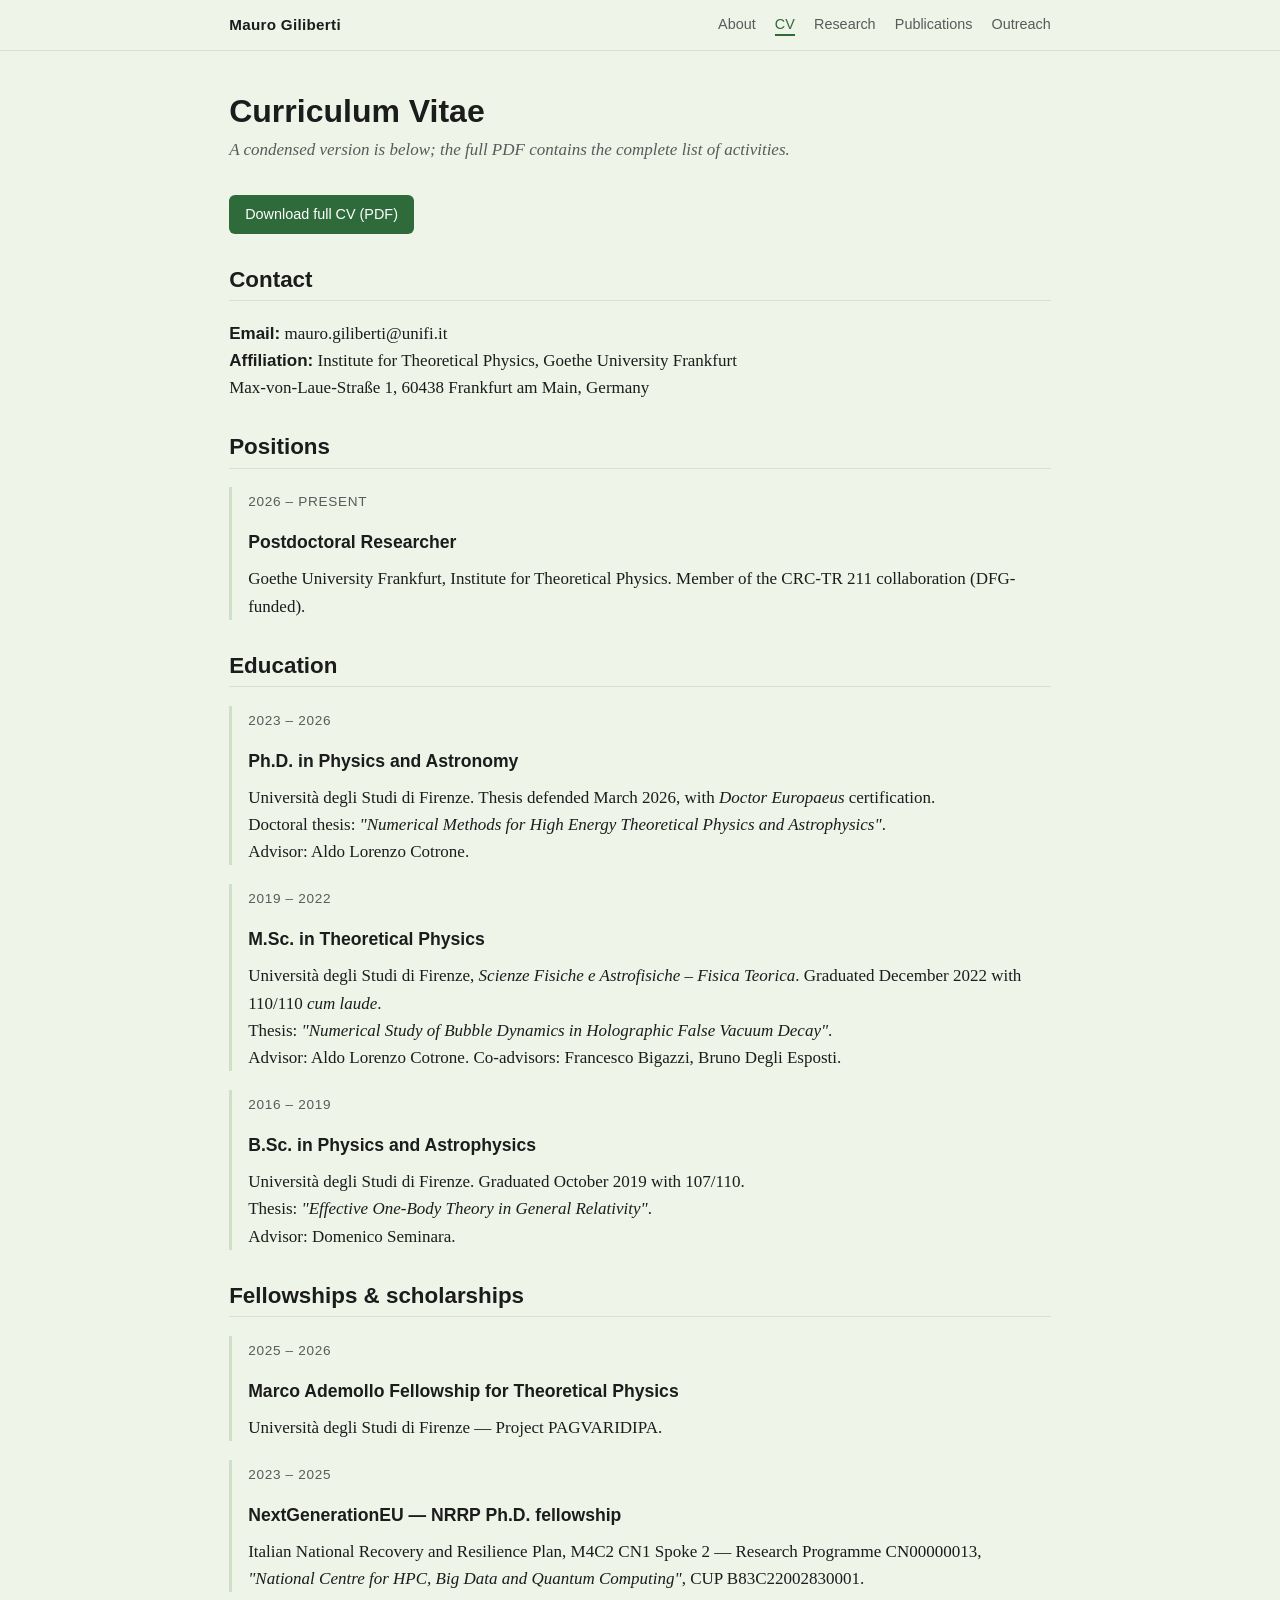
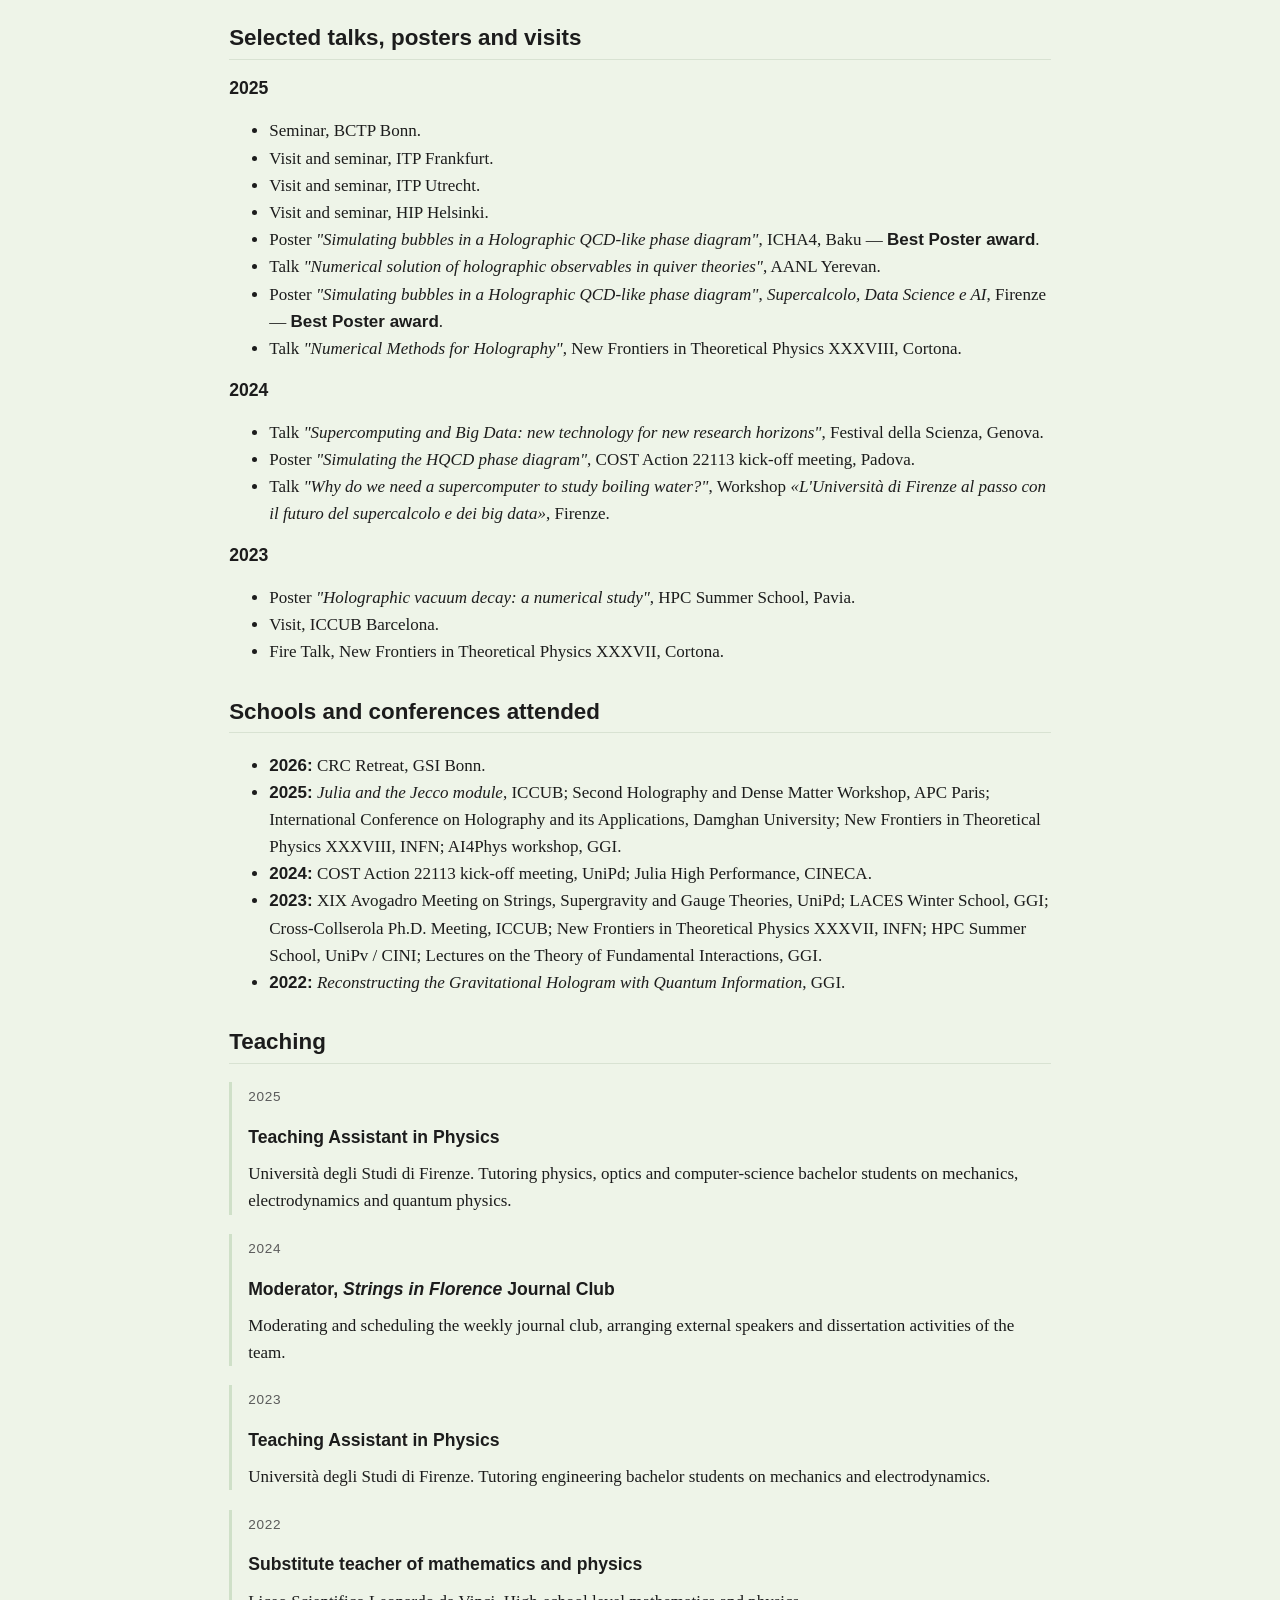
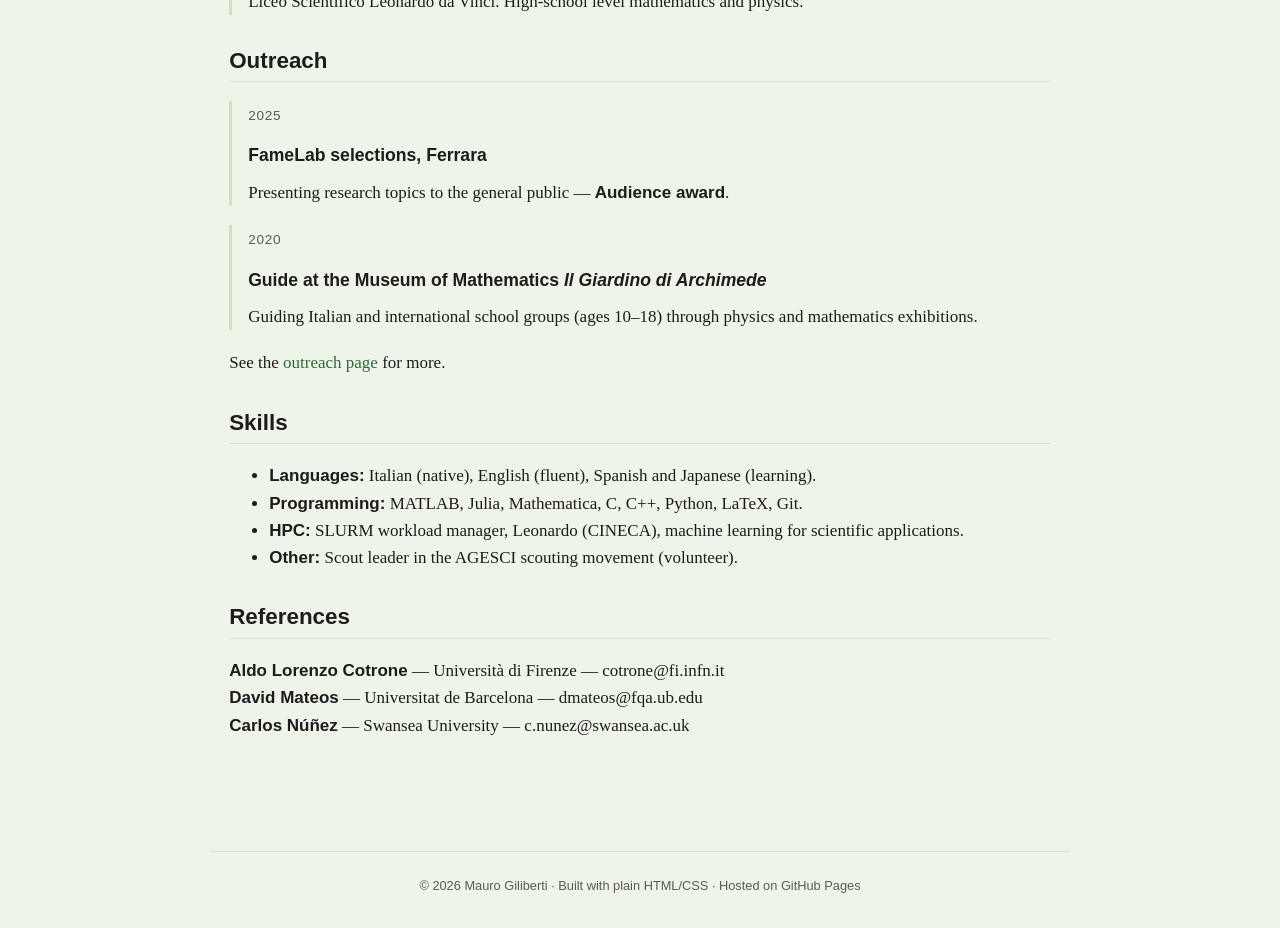
==== cv.html @ 6abacead "modifications with Claude" ====
<!DOCTYPE html>
<html lang="en">
<head>
  <meta charset="UTF-8" />
  <meta name="viewport" content="width=device-width, initial-scale=1.0" />
  <title>CV — Mauro Giliberti</title>
  <link rel="stylesheet" href="style.css" />
  <link rel="icon" type="image/x-icon" href="favicon.ico" />
</head>
<body>

  <nav class="topnav">
    <div class="inner">
      <span class="name"><a href="index.html">Mauro Giliberti</a></span>
      <ul>
        <li><a href="index.html">About</a></li>
        <li><a href="cv.html" class="active">CV</a></li>
        <li><a href="research.html">Research</a></li>
        <li><a href="publications.html">Publications</a></li>
        <li><a href="outreach.html">Outreach</a></li>
      </ul>
    </div>
  </nav>

  <main>
    <section class="cv-block">
      <h1>Curriculum Vitae</h1>
      <p class="subtitle">A condensed version is below; the full PDF contains the complete list of activities.</p>

      <p><a class="cv-download" href="CV/Giliberti_CV.pdf">Download full CV (PDF)</a></p>

      <h2>Contact</h2>
      <p>
        <strong>Email:</strong> mauro.giliberti@unifi.it<br/>
        <strong>Affiliation:</strong> Institute for Theoretical Physics, Goethe University Frankfurt<br/>
        Max-von-Laue-Straße 1, 60438 Frankfurt am Main, Germany
      </p>

      <h2>Positions</h2>
      <div class="cv-entry">
        <span class="when">2026 – present</span>
        <h3>Postdoctoral Researcher</h3>
        <p>Goethe University Frankfurt, Institute for Theoretical Physics. Member of the CRC-TR 211 collaboration (DFG-funded).</p>
      </div>

      <h2>Education</h2>
      <div class="cv-entry">
        <span class="when">2023 – 2026</span>
        <h3>Ph.D. in Physics and Astronomy</h3>
        <p>
          Università degli Studi di Firenze. Thesis defended March 2026, with <em>Doctor Europaeus</em> certification.<br/>
          Doctoral thesis: <em>"Numerical Methods for High Energy Theoretical Physics and Astrophysics"</em>.<br/>
          Advisor: Aldo Lorenzo Cotrone.
        </p>
      </div>
      <div class="cv-entry">
        <span class="when">2019 – 2022</span>
        <h3>M.Sc. in Theoretical Physics</h3>
        <p>
          Università degli Studi di Firenze, <em>Scienze Fisiche e Astrofisiche – Fisica Teorica</em>. Graduated December 2022 with 110/110 <em>cum laude</em>.<br/>
          Thesis: <em>"Numerical Study of Bubble Dynamics in Holographic False Vacuum Decay"</em>.<br/>
          Advisor: Aldo Lorenzo Cotrone. Co-advisors: Francesco Bigazzi, Bruno Degli Esposti.
        </p>
      </div>
      <div class="cv-entry">
        <span class="when">2016 – 2019</span>
        <h3>B.Sc. in Physics and Astrophysics</h3>
        <p>
          Università degli Studi di Firenze. Graduated October 2019 with 107/110.<br/>
          Thesis: <em>"Effective One-Body Theory in General Relativity"</em>.<br/>
          Advisor: Domenico Seminara.
        </p>
      </div>

      <h2>Fellowships &amp; scholarships</h2>
      <div class="cv-entry">
        <span class="when">2025 – 2026</span>
        <h3>Marco Ademollo Fellowship for Theoretical Physics</h3>
        <p>Università degli Studi di Firenze — Project PAGVARIDIPA.</p>
      </div>
      <div class="cv-entry">
        <span class="when">2023 – 2025</span>
        <h3>NextGenerationEU — NRRP Ph.D. fellowship</h3>
        <p>Italian National Recovery and Resilience Plan, M4C2 CN1 Spoke 2 — Research Programme CN00000013, <em>"National Centre for HPC, Big Data and Quantum Computing"</em>, CUP B83C22002830001.</p>
      </div>

      <h2>Selected talks, posters and visits</h2>
      <h3>2025</h3>
      <ul>
        <li>Seminar, BCTP Bonn.</li>
        <li>Visit and seminar, ITP Frankfurt.</li>
        <li>Visit and seminar, ITP Utrecht.</li>
        <li>Visit and seminar, HIP Helsinki.</li>
        <li>Poster <em>"Simulating bubbles in a Holographic QCD-like phase diagram"</em>, ICHA4, Baku — <strong>Best Poster award</strong>.</li>
        <li>Talk <em>"Numerical solution of holographic observables in quiver theories"</em>, AANL Yerevan.</li>
        <li>Poster <em>"Simulating bubbles in a Holographic QCD-like phase diagram"</em>, <em>Supercalcolo, Data Science e AI</em>, Firenze — <strong>Best Poster award</strong>.</li>
        <li>Talk <em>"Numerical Methods for Holography"</em>, New Frontiers in Theoretical Physics XXXVIII, Cortona.</li>
      </ul>
      <h3>2024</h3>
      <ul>
        <li>Talk <em>"Supercomputing and Big Data: new technology for new research horizons"</em>, Festival della Scienza, Genova.</li>
        <li>Poster <em>"Simulating the HQCD phase diagram"</em>, COST Action 22113 kick-off meeting, Padova.</li>
        <li>Talk <em>"Why do we need a supercomputer to study boiling water?"</em>, Workshop <em>«L'Università di Firenze al passo con il futuro del supercalcolo e dei big data»</em>, Firenze.</li>
      </ul>
      <h3>2023</h3>
      <ul>
        <li>Poster <em>"Holographic vacuum decay: a numerical study"</em>, HPC Summer School, Pavia.</li>
        <li>Visit, ICCUB Barcelona.</li>
        <li>Fire Talk, New Frontiers in Theoretical Physics XXXVII, Cortona.</li>
      </ul>

      <h2>Schools and conferences attended</h2>
      <ul>
        <li><strong>2026:</strong> CRC Retreat, GSI Bonn.</li>
        <li><strong>2025:</strong> <em>Julia and the Jecco module</em>, ICCUB; Second Holography and Dense Matter Workshop, APC Paris; International Conference on Holography and its Applications, Damghan University; New Frontiers in Theoretical Physics XXXVIII, INFN; AI4Phys workshop, GGI.</li>
        <li><strong>2024:</strong> COST Action 22113 kick-off meeting, UniPd; Julia High Performance, CINECA.</li>
        <li><strong>2023:</strong> XIX Avogadro Meeting on Strings, Supergravity and Gauge Theories, UniPd; LACES Winter School, GGI; Cross-Collserola Ph.D. Meeting, ICCUB; New Frontiers in Theoretical Physics XXXVII, INFN; HPC Summer School, UniPv / CINI; Lectures on the Theory of Fundamental Interactions, GGI.</li>
        <li><strong>2022:</strong> <em>Reconstructing the Gravitational Hologram with Quantum Information</em>, GGI.</li>
      </ul>

      <h2>Teaching</h2>
      <div class="cv-entry">
        <span class="when">2025</span>
        <h3>Teaching Assistant in Physics</h3>
        <p>Università degli Studi di Firenze. Tutoring physics, optics and computer-science bachelor students on mechanics, electrodynamics and quantum physics.</p>
      </div>
      <div class="cv-entry">
        <span class="when">2024</span>
        <h3>Moderator, <em>Strings in Florence</em> Journal Club</h3>
        <p>Moderating and scheduling the weekly journal club, arranging external speakers and dissertation activities of the team.</p>
      </div>
      <div class="cv-entry">
        <span class="when">2023</span>
        <h3>Teaching Assistant in Physics</h3>
        <p>Università degli Studi di Firenze. Tutoring engineering bachelor students on mechanics and electrodynamics.</p>
      </div>
      <div class="cv-entry">
        <span class="when">2022</span>
        <h3>Substitute teacher of mathematics and physics</h3>
        <p>Liceo Scientifico Leonardo da Vinci. High-school level mathematics and physics.</p>
      </div>

      <h2>Outreach</h2>
      <div class="cv-entry">
        <span class="when">2025</span>
        <h3>FameLab selections, Ferrara</h3>
        <p>Presenting research topics to the general public — <strong>Audience award</strong>.</p>
      </div>
      <div class="cv-entry">
        <span class="when">2020</span>
        <h3>Guide at the Museum of Mathematics <em>Il Giardino di Archimede</em></h3>
        <p>Guiding Italian and international school groups (ages 10–18) through physics and mathematics exhibitions.</p>
      </div>
      <p>See the <a href="outreach.html">outreach page</a> for more.</p>

      <h2>Skills</h2>
      <ul>
        <li><strong>Languages:</strong> Italian (native), English (fluent), Spanish and Japanese (learning).</li>
        <li><strong>Programming:</strong> MATLAB, Julia, Mathematica, C, C++, Python, LaTeX, Git.</li>
        <li><strong>HPC:</strong> SLURM workload manager, Leonardo (CINECA), machine learning for scientific applications.</li>
        <li><strong>Other:</strong> Scout leader in the AGESCI scouting movement (volunteer).</li>
      </ul>

      <h2>References</h2>
      <p>
        <strong>Aldo Lorenzo Cotrone</strong> — Università di Firenze — cotrone@fi.infn.it<br/>
        <strong>David Mateos</strong> — Universitat de Barcelona — dmateos@fqa.ub.edu<br/>
        <strong>Carlos Núñez</strong> — Swansea University — c.nunez@swansea.ac.uk
      </p>

    </section>
  </main>

  <footer>
    © <span id="year"></span> Mauro Giliberti · Built with plain HTML/CSS · Hosted on GitHub Pages
  </footer>
  <script>document.getElementById('year').textContent = new Date().getFullYear();</script>
</body>
</html>
---- style.css ----
/* =========================================================
   Shared stylesheet for cu2mauro.github.io
   Edit CSS variables in :root to retheme the whole site.
   ========================================================= */

:root {
  --bg: #eef4e8;            /* faint green */
  --bg-card: #f7faf3;       /* slightly lighter for cards */
  --fg: #1c1c1c;
  --muted: #5a5a5a;
  --accent: #2f6b3a;        /* deep forest green */
  --accent-soft: #cfe0c8;
  --border: #d8e2d2;
  --max-width: 860px;
  --font-serif: "Charter", "Georgia", "Cambria", serif;
  --font-sans: -apple-system, BlinkMacSystemFont, "Segoe UI", Helvetica, Arial, sans-serif;
}

* { box-sizing: border-box; }
html { scroll-behavior: smooth; }
body {
  margin: 0;
  font-family: var(--font-serif);
  background: var(--bg);
  color: var(--fg);
  line-height: 1.6;
  font-size: 17px;
}

/* ---------- Top navigation ---------- */
nav.topnav {
  position: sticky;
  top: 0;
  background: var(--bg);
  border-bottom: 1px solid var(--border);
  z-index: 100;
}
nav.topnav .inner {
  max-width: var(--max-width);
  margin: 0 auto;
  padding: 0.8rem 1.2rem;
  display: flex;
  justify-content: space-between;
  align-items: center;
  flex-wrap: wrap;
  gap: 0.5rem;
}
nav.topnav .name {
  font-weight: 600;
  font-family: var(--font-sans);
  font-size: 0.95rem;
  letter-spacing: 0.02em;
}
nav.topnav .name a { color: var(--fg); text-decoration: none; }
nav.topnav ul {
  list-style: none;
  display: flex;
  gap: 1.2rem;
  margin: 0;
  padding: 0;
  font-family: var(--font-sans);
  font-size: 0.9rem;
}
nav.topnav a {
  color: var(--muted);
  text-decoration: none;
  transition: color 0.15s;
  padding-bottom: 2px;
  border-bottom: 2px solid transparent;
}
nav.topnav a:hover { color: var(--accent); }
nav.topnav a.active {
  color: var(--accent);
  border-bottom-color: var(--accent);
}

/* ---------- Layout ---------- */
main {
  max-width: var(--max-width);
  margin: 0 auto;
  padding: 2.5rem 1.2rem 4rem;
}
section {
  margin-bottom: 3rem;
  scroll-margin-top: 4rem;
}

h1, h2, h3 {
  font-family: var(--font-sans);
  font-weight: 600;
  line-height: 1.25;
}
h1 { font-size: 2rem; margin: 0 0 0.3rem; }
h2 {
  font-size: 1.4rem;
  border-bottom: 1px solid var(--border);
  padding-bottom: 0.4rem;
  margin-top: 2rem;
}
h3 { font-size: 1.1rem; margin-bottom: 0.3rem; }

a { color: var(--accent); text-decoration: none; }
a:hover { text-decoration: underline; }

p { margin: 0.7rem 0; }

/* ---------- Hero (used on index) ---------- */
.hero {
  display: flex;
  gap: 2rem;
  align-items: flex-start;
  flex-wrap: wrap;
}
.hero .text { flex: 1 1 320px; }
.hero .photo { flex: 0 0 180px; text-align: center; }
.hero .photo img {
  width: 180px;
  height: 180px;
  object-fit: cover;
  border-radius: 50%;
  border: 3px solid var(--accent-soft);
}
.subtitle {
  color: var(--muted);
  font-style: italic;
  margin: 0 0 1rem;
}

/* ---------- Contact icons ---------- */
.icons {
  display: flex;
  gap: 0.9rem;
  margin-top: 1.2rem;
  flex-wrap: wrap;
}
.icons a {
  display: inline-flex;
  align-items: center;
  justify-content: center;
  width: 40px;
  height: 40px;
  border: 1px solid var(--border);
  border-radius: 8px;
  background: var(--bg-card);
  transition: all 0.15s;
}
.icons a:hover {
  border-color: var(--accent);
  transform: translateY(-2px);
  text-decoration: none;
}
.icons svg {
  width: 20px;
  height: 20px;
  fill: var(--fg);
}
.icons a:hover svg { fill: var(--accent); }

/* ---------- CV ---------- */
.cv-block strong { font-family: var(--font-sans); }
.cv-download {
  display: inline-block;
  margin-top: 1rem;
  padding: 0.5rem 1rem;
  background: var(--accent);
  color: #fff;
  border-radius: 6px;
  font-family: var(--font-sans);
  font-size: 0.9rem;
}
.cv-download:hover { background: #224d2a; text-decoration: none; }

.cv-entry {
  margin-bottom: 1.2rem;
  padding-left: 1rem;
  border-left: 3px solid var(--accent-soft);
}
.cv-entry .when {
  font-family: var(--font-sans);
  font-size: 0.85rem;
  color: var(--muted);
  text-transform: uppercase;
  letter-spacing: 0.05em;
}

/* ---------- Highlights / cards ---------- */
.highlight {
  margin-bottom: 2rem;
  padding-left: 1rem;
  border-left: 3px solid var(--accent-soft);
}
.highlight .date {
  font-family: var(--font-sans);
  font-size: 0.85rem;
  color: var(--muted);
  text-transform: uppercase;
  letter-spacing: 0.05em;
}
.highlight img {
  max-width: 100%;
  margin-top: 0.7rem;
  border-radius: 4px;
}

/* ---------- Research / outreach figure layout ---------- */
.figure-row {
  display: flex;
  gap: 1.5rem;
  align-items: flex-start;
  flex-wrap: wrap;
  margin: 1.5rem 0;
}
.figure-row .fig {
  flex: 0 0 240px;
  text-align: center;
}
.figure-row .fig img {
  width: 100%;
  border-radius: 4px;
  border: 1px solid var(--border);
}
.figure-row .fig figcaption {
  font-size: 0.85rem;
  color: var(--muted);
  margin-top: 0.4rem;
  font-style: italic;
}
.figure-row .text { flex: 1 1 320px; }

/* ---------- Publications list ---------- */
.pub-list { list-style: none; padding: 0; }
.pub-list li {
  padding: 0.9rem 0;
  border-bottom: 1px dashed var(--border);
}
.pub-list li:last-child { border-bottom: none; }
.pub-title { font-weight: 600; font-family: var(--font-sans); }
.pub-authors { color: var(--muted); font-size: 0.92rem; margin-top: 0.15rem; }
.pub-venue { font-style: italic; font-size: 0.92rem; margin-top: 0.15rem; }
.pub-links { font-family: var(--font-sans); font-size: 0.85rem; margin-top: 0.3rem; }
.pub-links a { margin-right: 0.6rem; }
.pub-loading { color: var(--muted); font-style: italic; }

/* ---------- Past research box ---------- */
.past-research {
  margin-top: 3rem;
  padding: 1.5rem 1.8rem;
  background: var(--bg-card);
  border: 1px solid var(--border);
  border-radius: 8px;
}
.past-research h2 {
  margin-top: 0;
  border-bottom: none;
  padding-bottom: 0;
  font-size: 1.2rem;
  color: var(--muted);
}

/* ---------- Talks list ---------- */
.talks-list { list-style: none; padding: 0; }
.talks-list li {
  padding: 0.6rem 0;
  border-bottom: 1px dashed var(--border);
}
.talks-list li:last-child { border-bottom: none; }
.talks-list .talk-date {
  font-family: var(--font-sans);
  font-size: 0.85rem;
  color: var(--muted);
  margin-right: 0.5rem;
}

/* ---------- Footer ---------- */
footer {
  max-width: var(--max-width);
  margin: 0 auto;
  padding: 1.5rem 1.2rem 2rem;
  border-top: 1px solid var(--border);
  font-family: var(--font-sans);
  font-size: 0.8rem;
  color: var(--muted);
  text-align: center;
}

/* ---------- Responsive ---------- */
@media (max-width: 600px) {
  .hero { flex-direction: column-reverse; align-items: center; text-align: center; }
  .hero .text { text-align: left; }
  h1 { font-size: 1.6rem; }
  nav.topnav ul { gap: 0.8rem; }
  nav.topnav .inner { justify-content: center; }
}
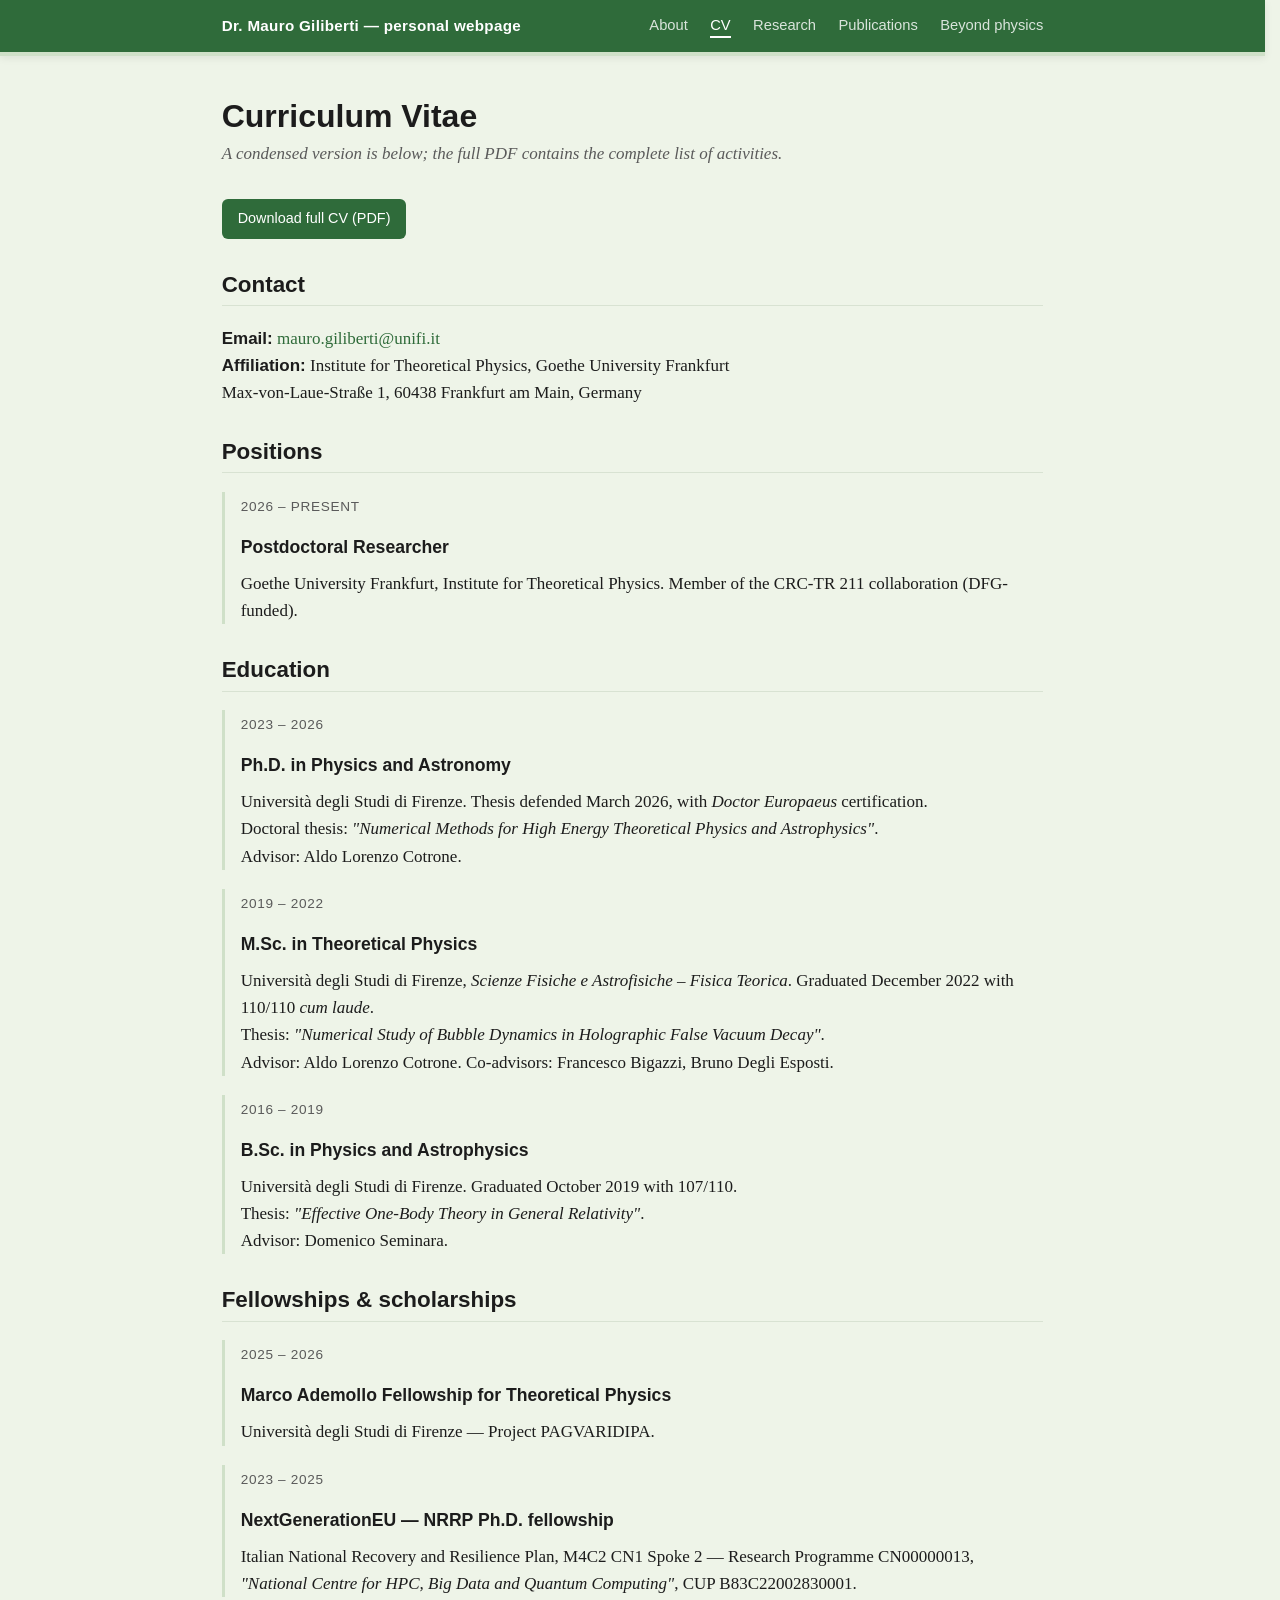
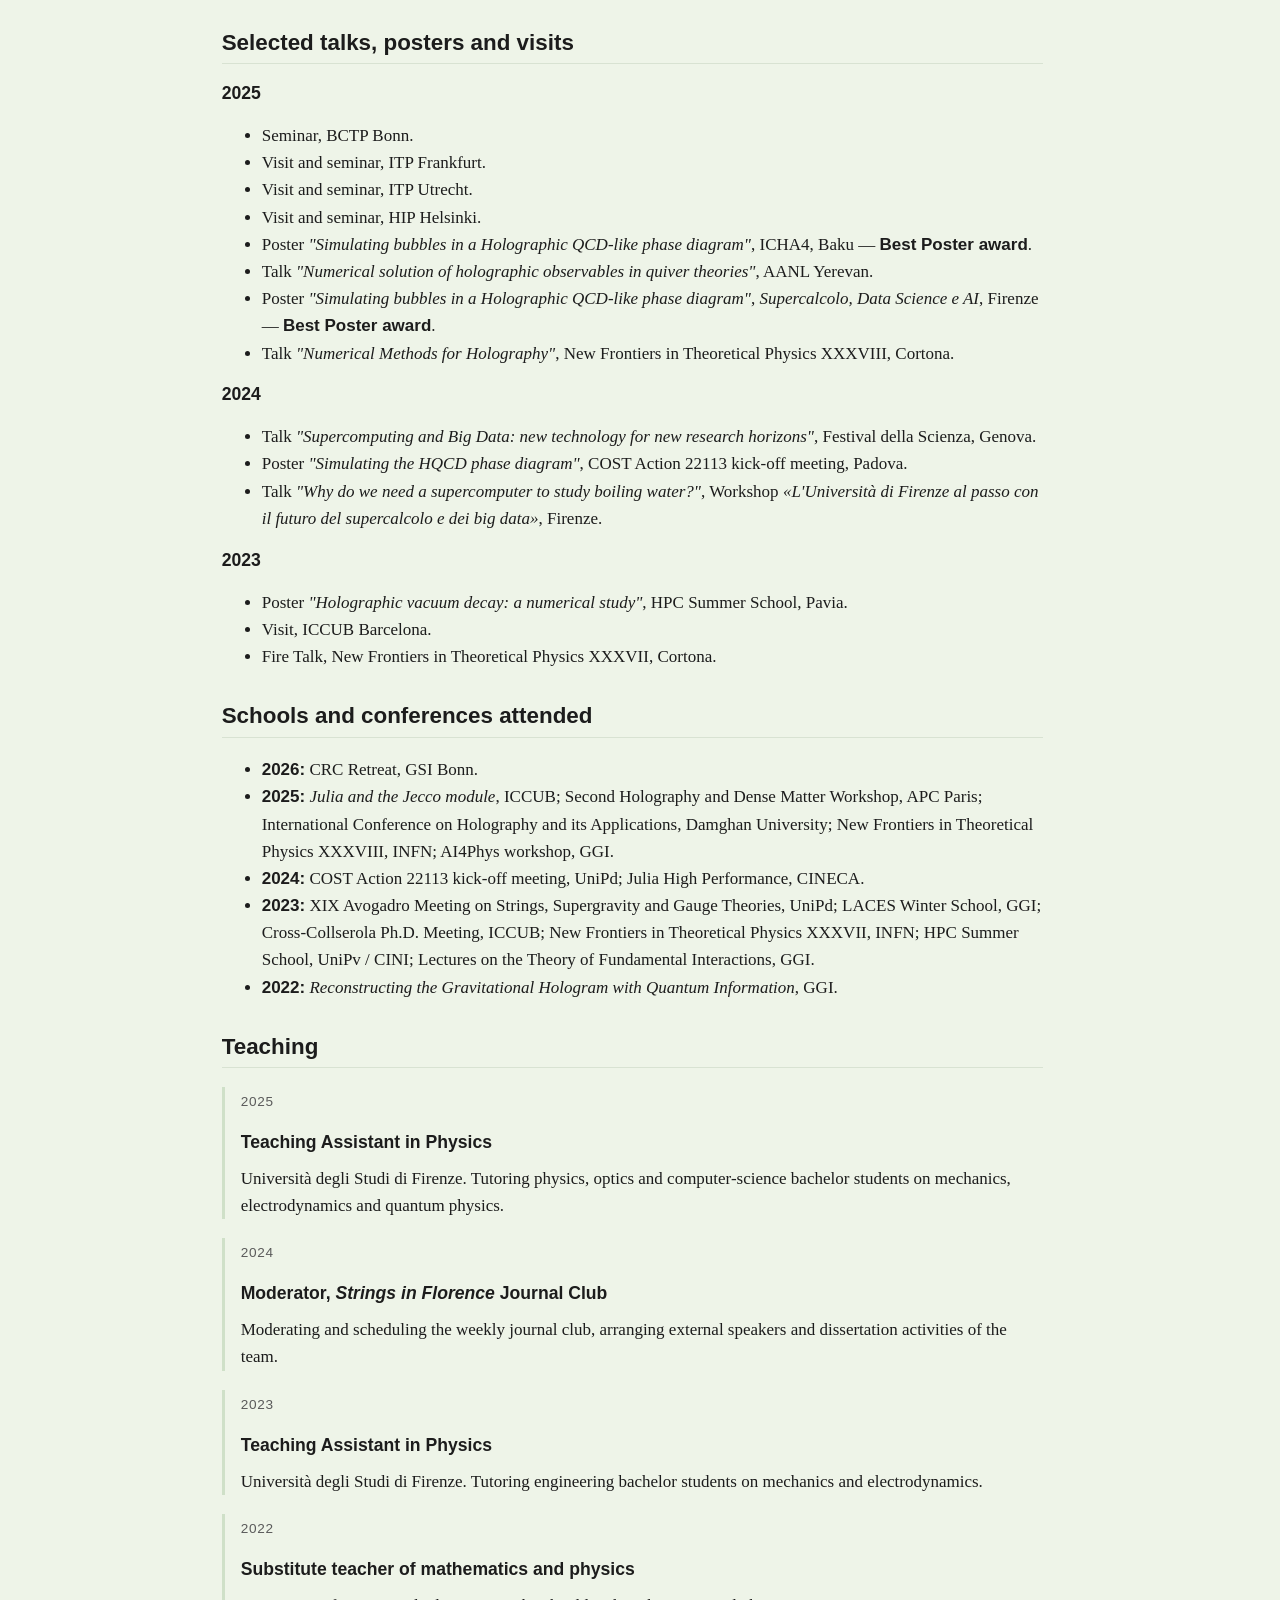
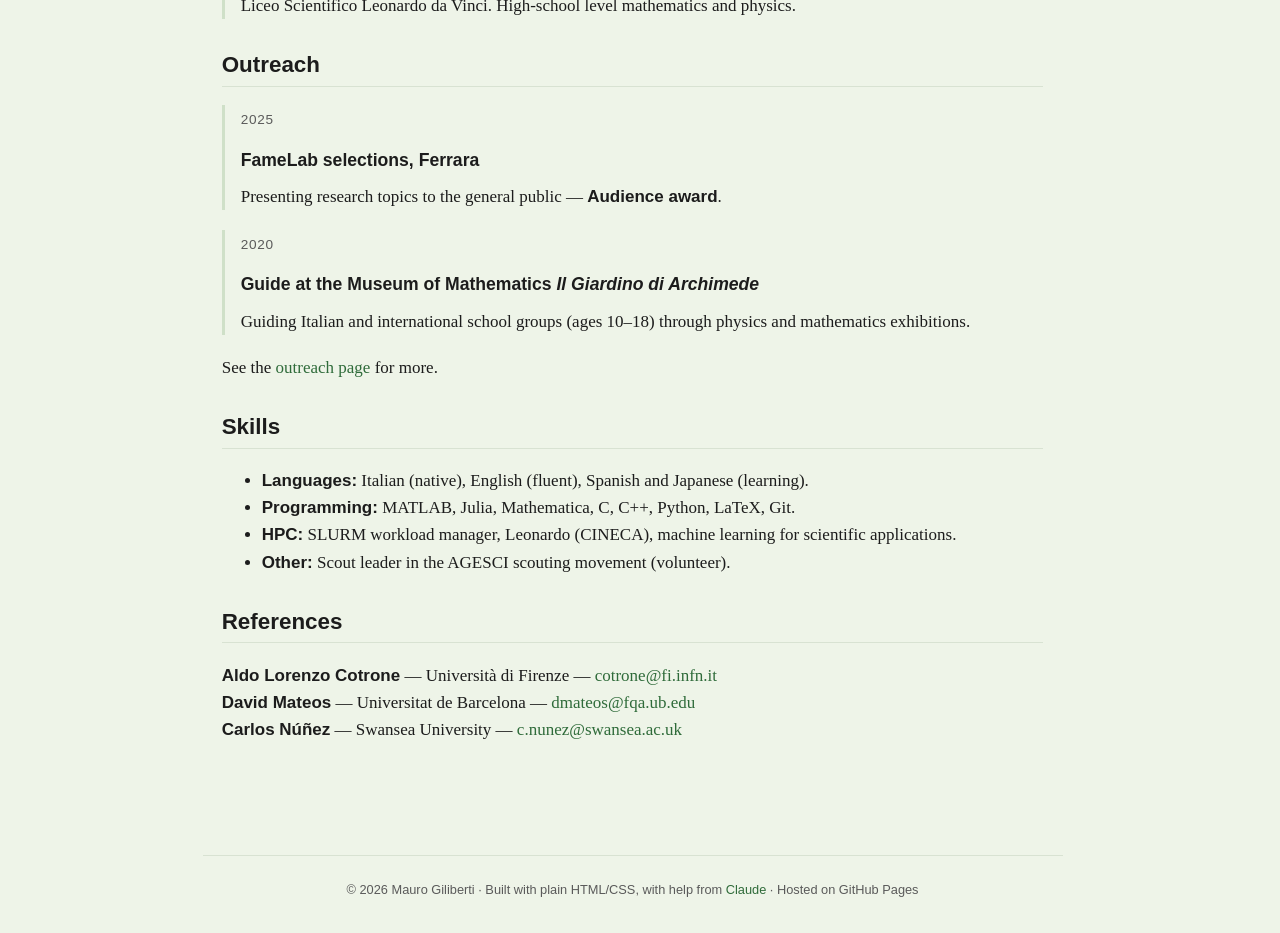
==== commit 233c5677: "Update site styles with Claude Several content and UI updates across the site: rewrite header name t" ====
--- a/cv.html
+++ b/cv.html
@@ -11,13 +11,13 @@
 
   <nav class="topnav">
     <div class="inner">
-      <span class="name"><a href="index.html">Mauro Giliberti</a></span>
+      <span class="name"><a href="index.html">Dr. Mauro Giliberti — personal webpage</a></span>
       <ul>
         <li><a href="index.html">About</a></li>
         <li><a href="cv.html" class="active">CV</a></li>
         <li><a href="research.html">Research</a></li>
         <li><a href="publications.html">Publications</a></li>
-        <li><a href="outreach.html">Outreach</a></li>
+        <li><a href="outreach.html">Beyond physics</a></li>
       </ul>
     </div>
   </nav>
@@ -31,7 +31,7 @@
 
       <h2>Contact</h2>
       <p>
-        <strong>Email:</strong> mauro.giliberti@unifi.it<br/>
+        <strong>Email:</strong> <a href="mailto:mauro.giliberti@unifi.it">mauro.giliberti@unifi.it</a><br/>
         <strong>Affiliation:</strong> Institute for Theoretical Physics, Goethe University Frankfurt<br/>
         Max-von-Laue-Straße 1, 60438 Frankfurt am Main, Germany
       </p>
@@ -163,16 +163,16 @@
 
       <h2>References</h2>
       <p>
-        <strong>Aldo Lorenzo Cotrone</strong> — Università di Firenze — cotrone@fi.infn.it<br/>
-        <strong>David Mateos</strong> — Universitat de Barcelona — dmateos@fqa.ub.edu<br/>
-        <strong>Carlos Núñez</strong> — Swansea University — c.nunez@swansea.ac.uk
+        <strong>Aldo Lorenzo Cotrone</strong> — Università di Firenze — <a href="mailto:cotrone@fi.infn.it">cotrone@fi.infn.it</a><br/>
+        <strong>David Mateos</strong> — Universitat de Barcelona — <a href="mailto:dmateos@fqa.ub.edu">dmateos@fqa.ub.edu</a><br/>
+        <strong>Carlos Núñez</strong> — Swansea University — <a href="mailto:c.nunez@swansea.ac.uk">c.nunez@swansea.ac.uk</a>
       </p>
 
     </section>
   </main>
 
   <footer>
-    © <span id="year"></span> Mauro Giliberti · Built with plain HTML/CSS · Hosted on GitHub Pages
+    © <span id="year"></span> Mauro Giliberti · Built with plain HTML/CSS, with help from <a href="https://claude.ai">Claude</a> · Hosted on GitHub Pages
   </footer>
   <script>document.getElementById('year').textContent = new Date().getFullYear();</script>
 </body>
--- a/style.css
+++ b/style.css
@@ -17,7 +17,11 @@
 }
 
 * { box-sizing: border-box; }
-html { scroll-behavior: smooth; }
+html {
+  scroll-behavior: smooth;
+  overflow-y: scroll;        /* always reserve scrollbar — prevents layout shift */
+  scrollbar-gutter: stable;  /* modern browsers */
+}
 body {
   margin: 0;
   font-family: var(--font-serif);
@@ -31,14 +35,15 @@
 nav.topnav {
   position: sticky;
   top: 0;
-  background: var(--bg);
-  border-bottom: 1px solid var(--border);
+  background: var(--accent);
+  border-bottom: 4px solid var(--accent-soft);
+  box-shadow: 0 2px 8px rgba(0,0,0,0.08);
   z-index: 100;
 }
 nav.topnav .inner {
   max-width: var(--max-width);
   margin: 0 auto;
-  padding: 0.8rem 1.2rem;
+  padding: 0.85rem 1.2rem;
   display: flex;
   justify-content: space-between;
   align-items: center;
@@ -51,27 +56,27 @@
   font-size: 0.95rem;
   letter-spacing: 0.02em;
 }
-nav.topnav .name a { color: var(--fg); text-decoration: none; }
+nav.topnav .name a { color: #fff; text-decoration: none; }
 nav.topnav ul {
   list-style: none;
   display: flex;
-  gap: 1.2rem;
+  gap: 1.4rem;
   margin: 0;
   padding: 0;
   font-family: var(--font-sans);
-  font-size: 0.9rem;
+  font-size: 0.92rem;
 }
 nav.topnav a {
-  color: var(--muted);
+  color: rgba(255, 255, 255, 0.82);
   text-decoration: none;
   transition: color 0.15s;
-  padding-bottom: 2px;
+  padding-bottom: 3px;
   border-bottom: 2px solid transparent;
 }
-nav.topnav a:hover { color: var(--accent); }
+nav.topnav a:hover { color: #fff; }
 nav.topnav a.active {
-  color: var(--accent);
-  border-bottom-color: var(--accent);
+  color: #fff;
+  border-bottom-color: #fff;
 }
 
 /* ---------- Layout ---------- */
@@ -112,10 +117,10 @@
   flex-wrap: wrap;
 }
 .hero .text { flex: 1 1 320px; }
-.hero .photo { flex: 0 0 180px; text-align: center; }
+.hero .photo { flex: 0 0 220px; text-align: center; }
 .hero .photo img {
-  width: 180px;
-  height: 180px;
+  width: 220px;
+  height: 220px;
   object-fit: cover;
   border-radius: 50%;
   border: 3px solid var(--accent-soft);
@@ -149,9 +154,13 @@
   transform: translateY(-2px);
   text-decoration: none;
 }
-.icons svg {
+.icons svg,
+.icons img {
   width: 20px;
   height: 20px;
+  display: block;
+}
+.icons svg {
   fill: var(--fg);
 }
 .icons a:hover svg { fill: var(--accent); }
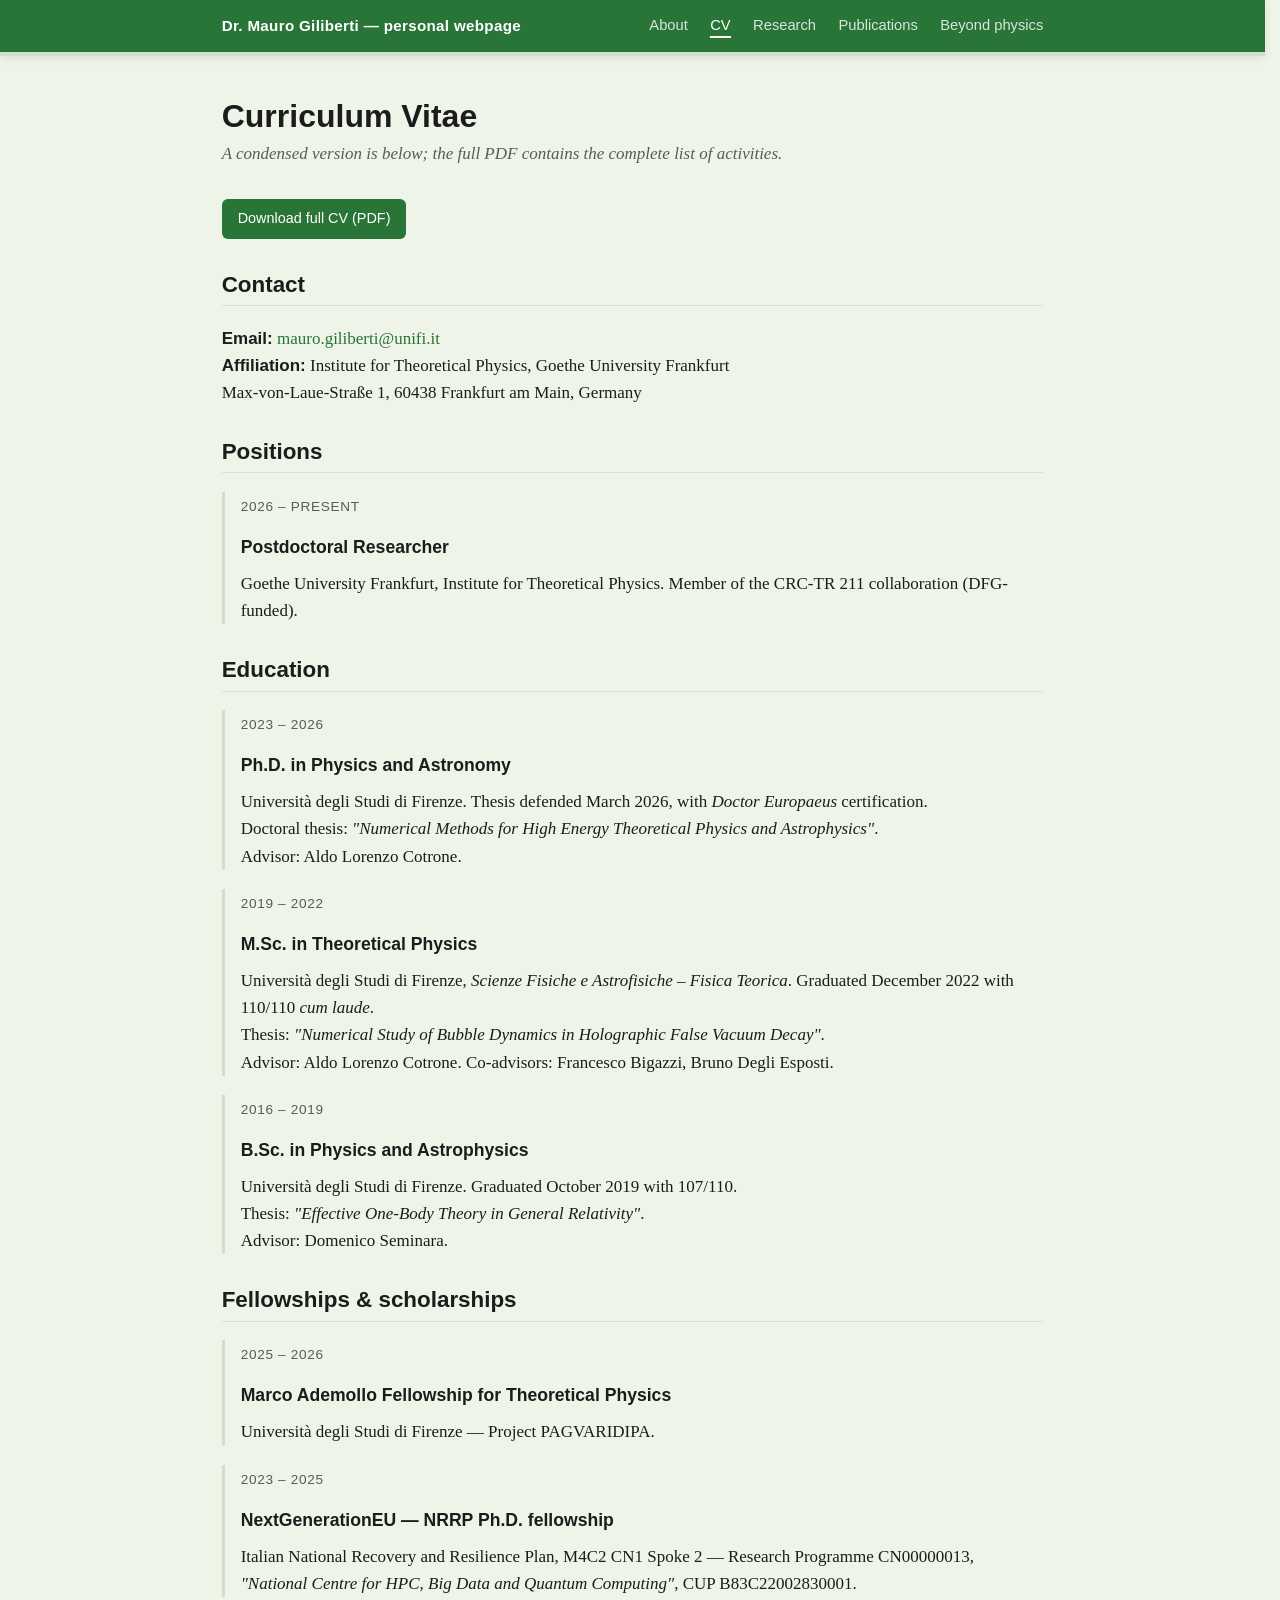
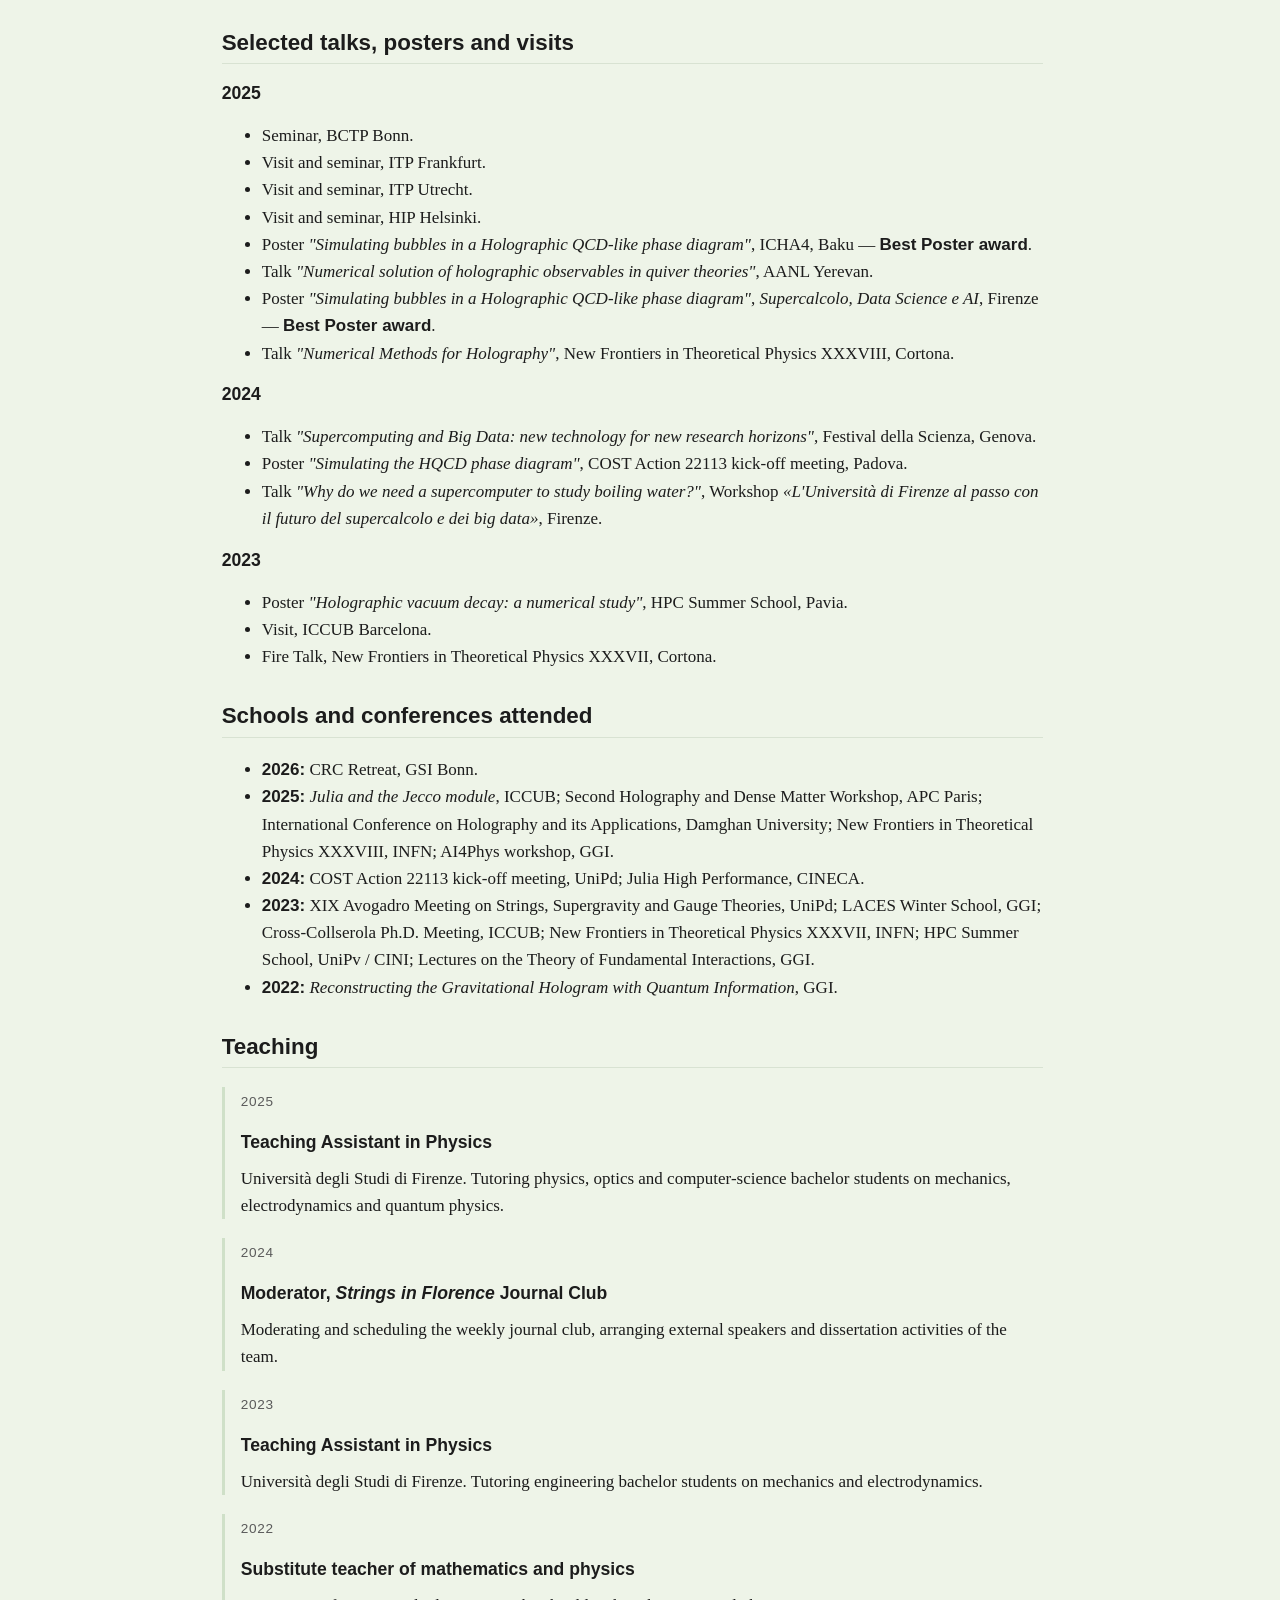
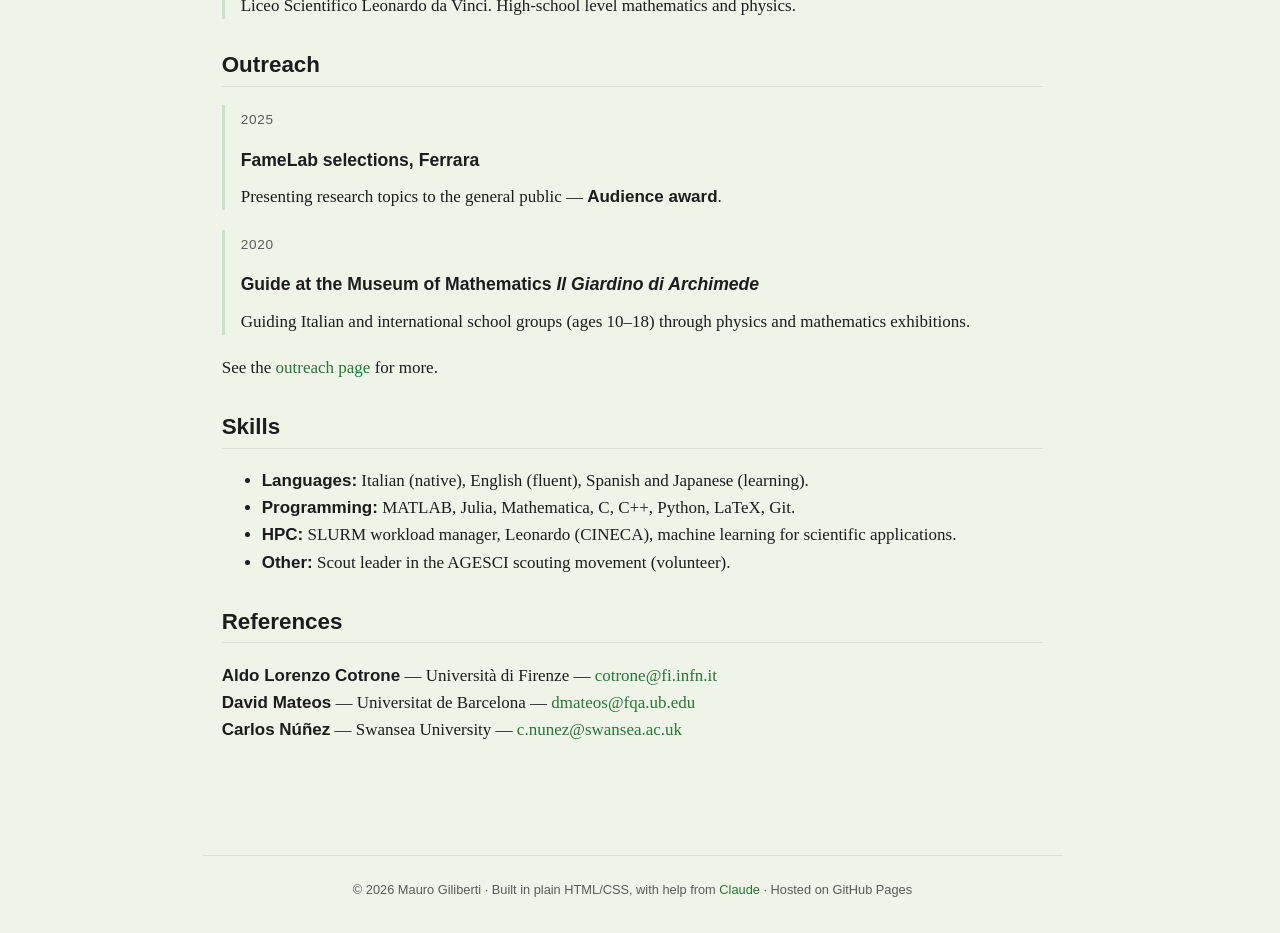
==== commit 46f66ee2: "fix minor issues" ====
--- a/cv.html
+++ b/cv.html
@@ -172,7 +172,7 @@
   </main>
 
   <footer>
-    © <span id="year"></span> Mauro Giliberti · Built with plain HTML/CSS, with help from <a href="https://claude.ai">Claude</a> · Hosted on GitHub Pages
+    © <span id="year"></span> Mauro Giliberti · Built in plain HTML/CSS, with help from <a href="https://claude.ai">Claude</a> · Hosted on GitHub Pages
   </footer>
   <script>document.getElementById('year').textContent = new Date().getFullYear();</script>
 </body>
--- a/style.css
+++ b/style.css
@@ -8,7 +8,7 @@
   --bg-card: #f7faf3;       /* slightly lighter for cards */
   --fg: #1c1c1c;
   --muted: #5a5a5a;
-  --accent: #2f6b3a;        /* deep forest green */
+  --accent: #297437;        /* deep forest green */
   --accent-soft: #cfe0c8;
   --border: #d8e2d2;
   --max-width: 860px;
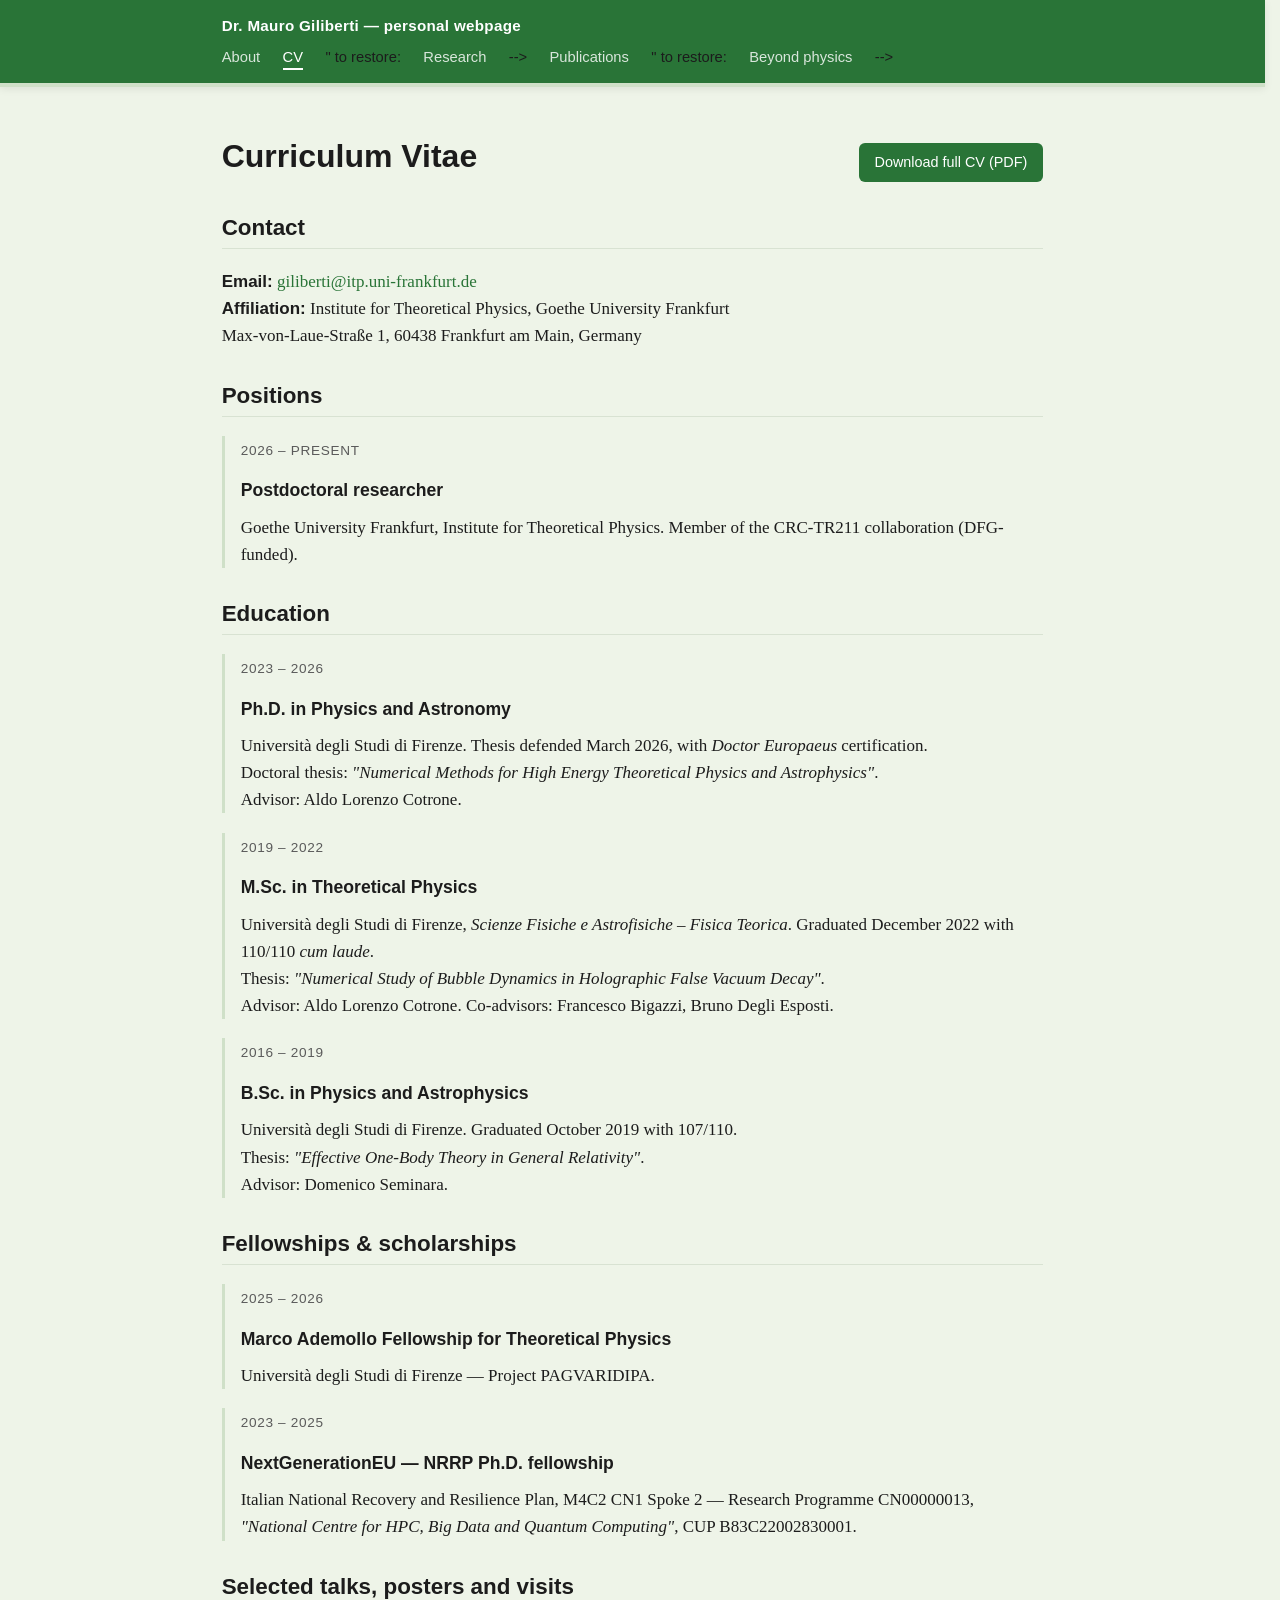
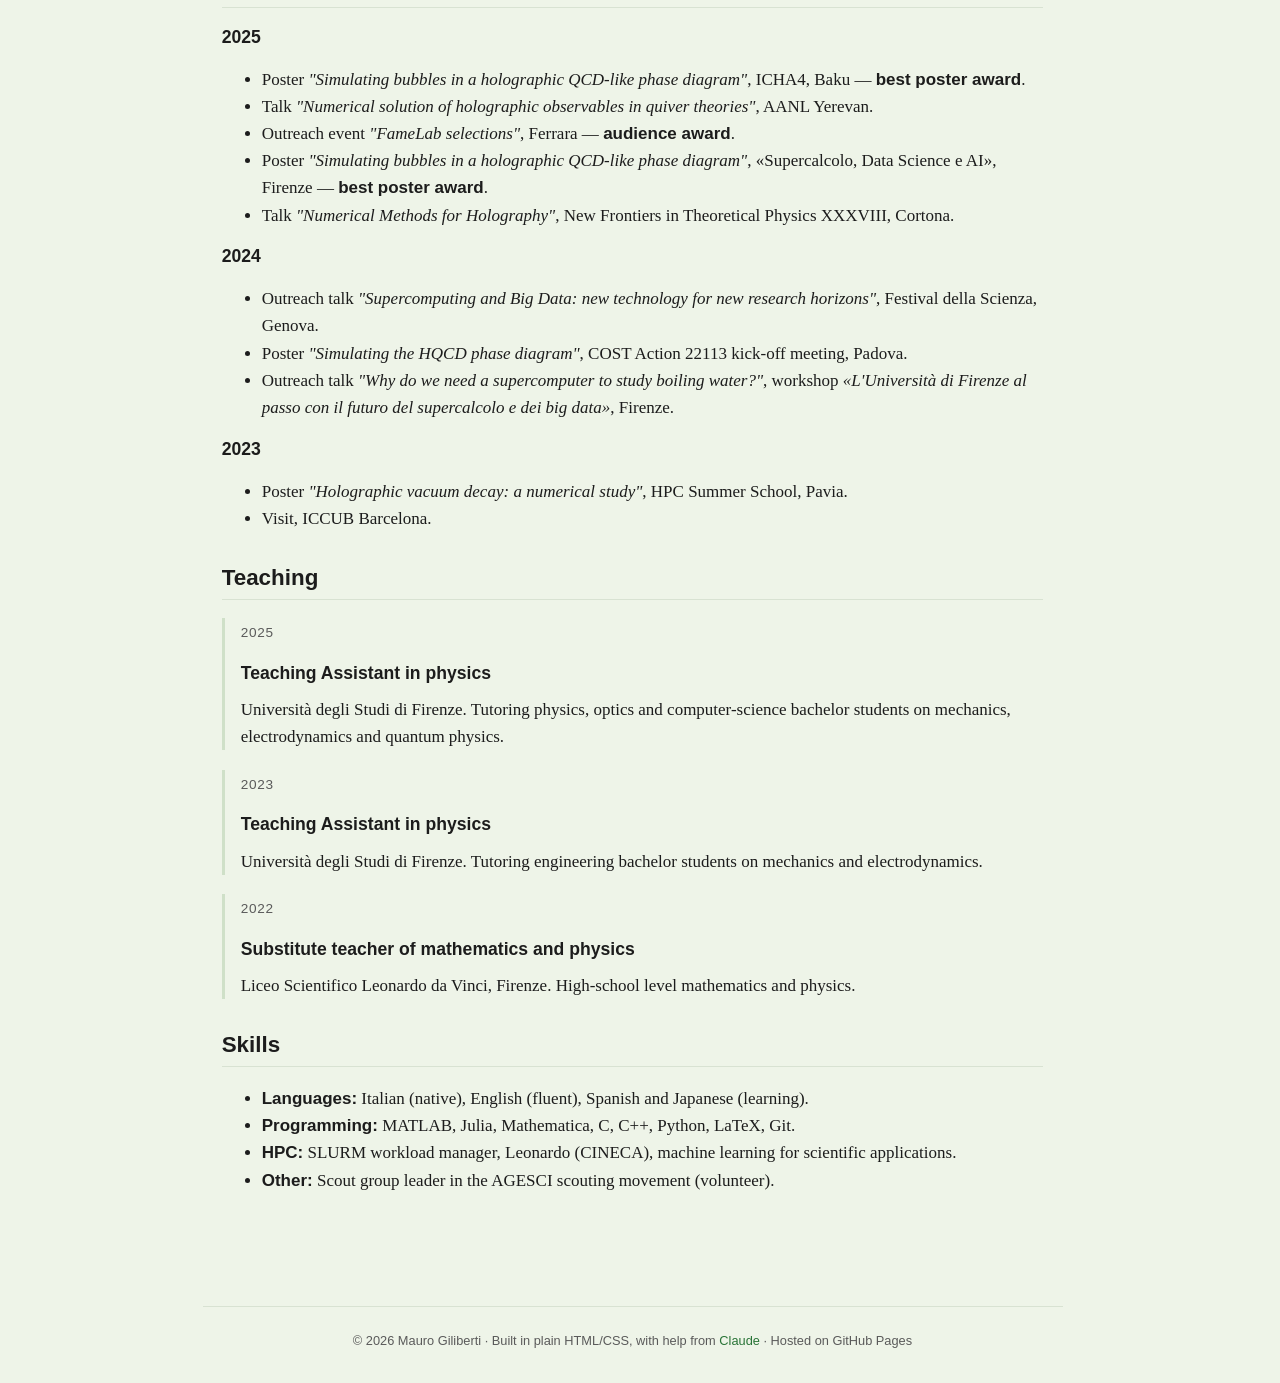
==== commit 3b93bc8c: "added icon, first publishable, hidden work in progress" ====
--- a/cv.html
+++ b/cv.html
@@ -5,7 +5,18 @@
   <meta name="viewport" content="width=device-width, initial-scale=1.0" />
   <title>CV — Mauro Giliberti</title>
   <link rel="stylesheet" href="style.css" />
-  <link rel="icon" type="image/x-icon" href="favicon.ico" />
+  <link rel="icon" type="image/svg+xml" href="images/favicon.svg" />
+
+  <!-- Open Graph / Twitter preview card -->
+  <meta property="og:type" content="profile" />
+  <meta property="og:title" content="CV — Mauro Giliberti" />
+  <meta property="og:description" content="Curriculum vitae of Mauro Giliberti, postdoctoral researcher at Goethe University Frankfurt." />
+  <meta property="og:url" content="https://cu2mauro.github.io/cv.html" />
+  <meta property="og:image" content="https://cu2mauro.github.io/images/profile.jpg" />
+  <meta name="twitter:card" content="summary" />
+  <meta name="twitter:title" content="CV — Mauro Giliberti" />
+  <meta name="twitter:description" content="Curriculum vitae of Mauro Giliberti, postdoctoral researcher at Goethe University Frankfurt." />
+  <meta name="twitter:image" content="https://cu2mauro.github.io/images/profile.jpg" />
 </head>
 <body>
 
@@ -15,23 +26,27 @@
       <ul>
         <li><a href="index.html">About</a></li>
         <li><a href="cv.html" class="active">CV</a></li>
+        <!-- Hidden until ready — delete this line and the closing "-->" to restore:
         <li><a href="research.html">Research</a></li>
+        -->
         <li><a href="publications.html">Publications</a></li>
+        <!-- Hidden until ready — delete this line and the closing "-->" to restore:
         <li><a href="outreach.html">Beyond physics</a></li>
+        -->
       </ul>
     </div>
   </nav>
 
   <main>
     <section class="cv-block">
-      <h1>Curriculum Vitae</h1>
-      <p class="subtitle">A condensed version is below; the full PDF contains the complete list of activities.</p>
-
-      <p><a class="cv-download" href="CV/Giliberti_CV.pdf">Download full CV (PDF)</a></p>
+      <div class="cv-header">
+        <h1>Curriculum Vitae</h1>
+        <p><a class="cv-download" href="CV/Giliberti_CV.pdf">Download full CV (PDF)</a></p>
+      </div>
 
       <h2>Contact</h2>
       <p>
-        <strong>Email:</strong> <a href="mailto:mauro.giliberti@unifi.it">mauro.giliberti@unifi.it</a><br/>
+        <strong>Email:</strong> <a href="mailto:giliberti@itp.uni-frankfurt.de">giliberti@itp.uni-frankfurt.de</a><br/>
         <strong>Affiliation:</strong> Institute for Theoretical Physics, Goethe University Frankfurt<br/>
         Max-von-Laue-Straße 1, 60438 Frankfurt am Main, Germany
       </p>
@@ -39,8 +54,8 @@
       <h2>Positions</h2>
       <div class="cv-entry">
         <span class="when">2026 – present</span>
-        <h3>Postdoctoral Researcher</h3>
-        <p>Goethe University Frankfurt, Institute for Theoretical Physics. Member of the CRC-TR 211 collaboration (DFG-funded).</p>
+        <h3>Postdoctoral researcher</h3>
+        <p>Goethe University Frankfurt, Institute for Theoretical Physics. Member of the CRC-TR211 collaboration (DFG-funded).</p>
       </div>
 
       <h2>Education</h2>
@@ -87,86 +102,48 @@
       <h2>Selected talks, posters and visits</h2>
       <h3>2025</h3>
       <ul>
-        <li>Seminar, BCTP Bonn.</li>
-        <li>Visit and seminar, ITP Frankfurt.</li>
-        <li>Visit and seminar, ITP Utrecht.</li>
-        <li>Visit and seminar, HIP Helsinki.</li>
-        <li>Poster <em>"Simulating bubbles in a Holographic QCD-like phase diagram"</em>, ICHA4, Baku — <strong>Best Poster award</strong>.</li>
+        <li>Poster <em>"Simulating bubbles in a holographic QCD-like phase diagram"</em>, ICHA4, Baku — <strong>best poster award</strong>.</li>
         <li>Talk <em>"Numerical solution of holographic observables in quiver theories"</em>, AANL Yerevan.</li>
-        <li>Poster <em>"Simulating bubbles in a Holographic QCD-like phase diagram"</em>, <em>Supercalcolo, Data Science e AI</em>, Firenze — <strong>Best Poster award</strong>.</li>
+        <li>Outreach event <em>"FameLab selections"</em>, Ferrara — <strong>audience award</strong>.</li>
+        <li>Poster <em>"Simulating bubbles in a holographic QCD-like phase diagram"</em>, «Supercalcolo, Data Science e AI», Firenze — <strong>best poster award</strong>.</li>
         <li>Talk <em>"Numerical Methods for Holography"</em>, New Frontiers in Theoretical Physics XXXVIII, Cortona.</li>
       </ul>
       <h3>2024</h3>
       <ul>
-        <li>Talk <em>"Supercomputing and Big Data: new technology for new research horizons"</em>, Festival della Scienza, Genova.</li>
+        <li>Outreach talk <em>"Supercomputing and Big Data: new technology for new research horizons"</em>, Festival della Scienza, Genova.</li>
         <li>Poster <em>"Simulating the HQCD phase diagram"</em>, COST Action 22113 kick-off meeting, Padova.</li>
-        <li>Talk <em>"Why do we need a supercomputer to study boiling water?"</em>, Workshop <em>«L'Università di Firenze al passo con il futuro del supercalcolo e dei big data»</em>, Firenze.</li>
+        <li>Outreach talk <em>"Why do we need a supercomputer to study boiling water?"</em>, workshop <em>«L'Università di Firenze al passo con il futuro del supercalcolo e dei big data»</em>, Firenze.</li>
       </ul>
       <h3>2023</h3>
       <ul>
         <li>Poster <em>"Holographic vacuum decay: a numerical study"</em>, HPC Summer School, Pavia.</li>
         <li>Visit, ICCUB Barcelona.</li>
-        <li>Fire Talk, New Frontiers in Theoretical Physics XXXVII, Cortona.</li>
-      </ul>
-
-      <h2>Schools and conferences attended</h2>
-      <ul>
-        <li><strong>2026:</strong> CRC Retreat, GSI Bonn.</li>
-        <li><strong>2025:</strong> <em>Julia and the Jecco module</em>, ICCUB; Second Holography and Dense Matter Workshop, APC Paris; International Conference on Holography and its Applications, Damghan University; New Frontiers in Theoretical Physics XXXVIII, INFN; AI4Phys workshop, GGI.</li>
-        <li><strong>2024:</strong> COST Action 22113 kick-off meeting, UniPd; Julia High Performance, CINECA.</li>
-        <li><strong>2023:</strong> XIX Avogadro Meeting on Strings, Supergravity and Gauge Theories, UniPd; LACES Winter School, GGI; Cross-Collserola Ph.D. Meeting, ICCUB; New Frontiers in Theoretical Physics XXXVII, INFN; HPC Summer School, UniPv / CINI; Lectures on the Theory of Fundamental Interactions, GGI.</li>
-        <li><strong>2022:</strong> <em>Reconstructing the Gravitational Hologram with Quantum Information</em>, GGI.</li>
       </ul>
 
       <h2>Teaching</h2>
       <div class="cv-entry">
         <span class="when">2025</span>
-        <h3>Teaching Assistant in Physics</h3>
+        <h3>Teaching Assistant in physics</h3>
         <p>Università degli Studi di Firenze. Tutoring physics, optics and computer-science bachelor students on mechanics, electrodynamics and quantum physics.</p>
       </div>
       <div class="cv-entry">
-        <span class="when">2024</span>
-        <h3>Moderator, <em>Strings in Florence</em> Journal Club</h3>
-        <p>Moderating and scheduling the weekly journal club, arranging external speakers and dissertation activities of the team.</p>
-      </div>
-      <div class="cv-entry">
         <span class="when">2023</span>
-        <h3>Teaching Assistant in Physics</h3>
+        <h3>Teaching Assistant in physics</h3>
         <p>Università degli Studi di Firenze. Tutoring engineering bachelor students on mechanics and electrodynamics.</p>
       </div>
       <div class="cv-entry">
         <span class="when">2022</span>
         <h3>Substitute teacher of mathematics and physics</h3>
-        <p>Liceo Scientifico Leonardo da Vinci. High-school level mathematics and physics.</p>
+        <p>Liceo Scientifico Leonardo da Vinci, Firenze. High-school level mathematics and physics.</p>
       </div>
-
-      <h2>Outreach</h2>
-      <div class="cv-entry">
-        <span class="when">2025</span>
-        <h3>FameLab selections, Ferrara</h3>
-        <p>Presenting research topics to the general public — <strong>Audience award</strong>.</p>
-      </div>
-      <div class="cv-entry">
-        <span class="when">2020</span>
-        <h3>Guide at the Museum of Mathematics <em>Il Giardino di Archimede</em></h3>
-        <p>Guiding Italian and international school groups (ages 10–18) through physics and mathematics exhibitions.</p>
-      </div>
-      <p>See the <a href="outreach.html">outreach page</a> for more.</p>
 
       <h2>Skills</h2>
       <ul>
         <li><strong>Languages:</strong> Italian (native), English (fluent), Spanish and Japanese (learning).</li>
         <li><strong>Programming:</strong> MATLAB, Julia, Mathematica, C, C++, Python, LaTeX, Git.</li>
         <li><strong>HPC:</strong> SLURM workload manager, Leonardo (CINECA), machine learning for scientific applications.</li>
-        <li><strong>Other:</strong> Scout leader in the AGESCI scouting movement (volunteer).</li>
+        <li><strong>Other:</strong> Scout group leader in the AGESCI scouting movement (volunteer).</li>
       </ul>
-
-      <h2>References</h2>
-      <p>
-        <strong>Aldo Lorenzo Cotrone</strong> — Università di Firenze — <a href="mailto:cotrone@fi.infn.it">cotrone@fi.infn.it</a><br/>
-        <strong>David Mateos</strong> — Universitat de Barcelona — <a href="mailto:dmateos@fqa.ub.edu">dmateos@fqa.ub.edu</a><br/>
-        <strong>Carlos Núñez</strong> — Swansea University — <a href="mailto:c.nunez@swansea.ac.uk">c.nunez@swansea.ac.uk</a>
-      </p>
 
     </section>
   </main>
@@ -177,3 +154,4 @@
   <script>document.getElementById('year').textContent = new Date().getFullYear();</script>
 </body>
 </html>
+                                                                                                                                                                                                                                                                                                                                                                                                                                                                                                                                                                                                                                                                                                                                                                                                                                                                                                                                                                                                                                                                                                                                                                                                                                                                                                                                                                                                                                                                                                                                                                                                                                                                                                                                                                                                                                                                                                                                                                                                                                                                                                                                                                                                                                                                                                                                                                                                                                                                                                                                                                                                                                                                                                                                                                                                                                                                                                
--- a/style.css
+++ b/style.css
@@ -167,6 +167,16 @@
 
 /* ---------- CV ---------- */
 .cv-block strong { font-family: var(--font-sans); }
+.cv-header {
+  display: flex;
+  justify-content: space-between;
+  align-items: baseline;
+  flex-wrap: wrap;
+  gap: 1rem;
+  margin-bottom: 1rem;
+}
+.cv-header h1 { margin: 0; }
+.cv-header p  { margin: 0; }
 .cv-download {
   display: inline-block;
   margin-top: 1rem;
@@ -237,7 +247,15 @@
 .figure-row .text { flex: 1 1 320px; }
 
 /* ---------- Publications list ---------- */
-.pub-list { list-style: none; padding: 0; }
+.pub-box {
+  background: #ffffff;
+  border: 1px solid var(--border);
+  border-radius: 8px;
+  padding: 0.4rem 1.5rem;
+  margin-top: 1rem;
+  box-shadow: 0 1px 3px rgba(0, 0, 0, 0.04);
+}
+.pub-list { list-style: none; padding: 0; margin: 0; }
 .pub-list li {
   padding: 0.9rem 0;
   border-bottom: 1px dashed var(--border);
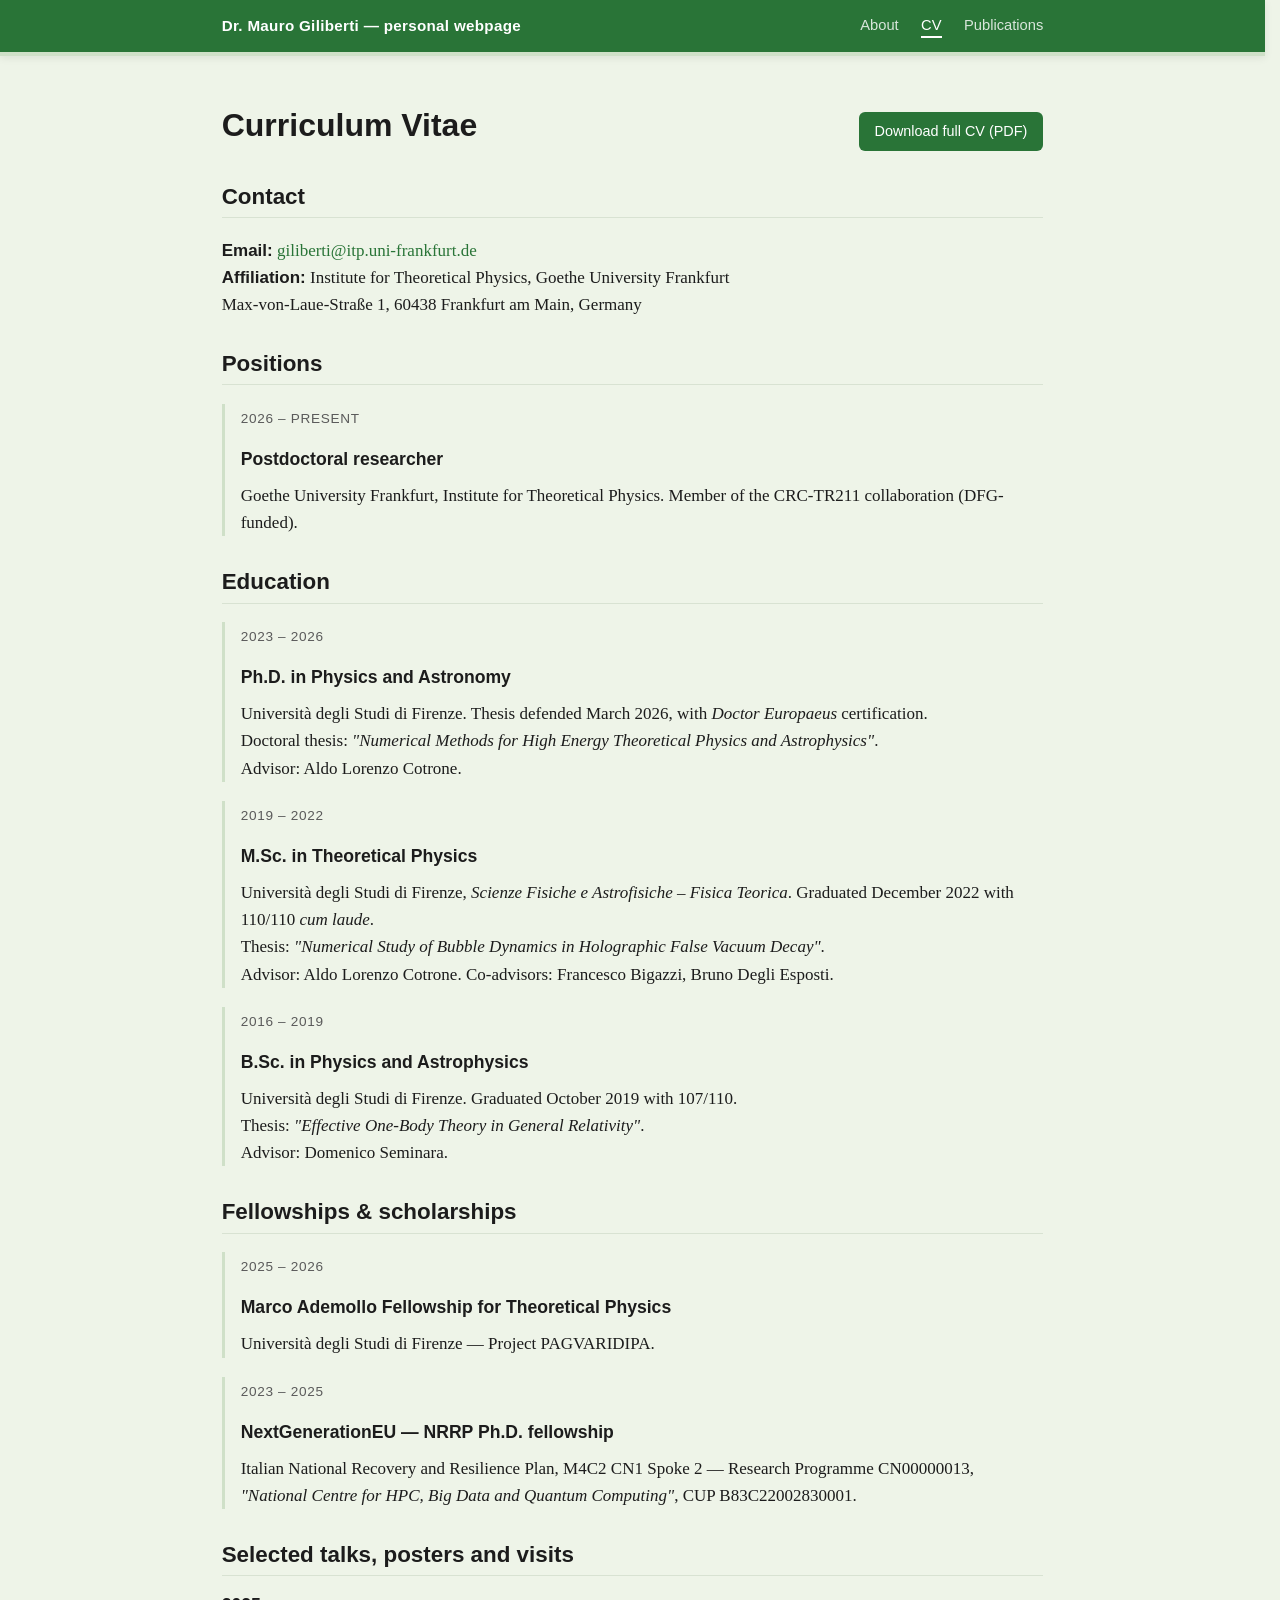
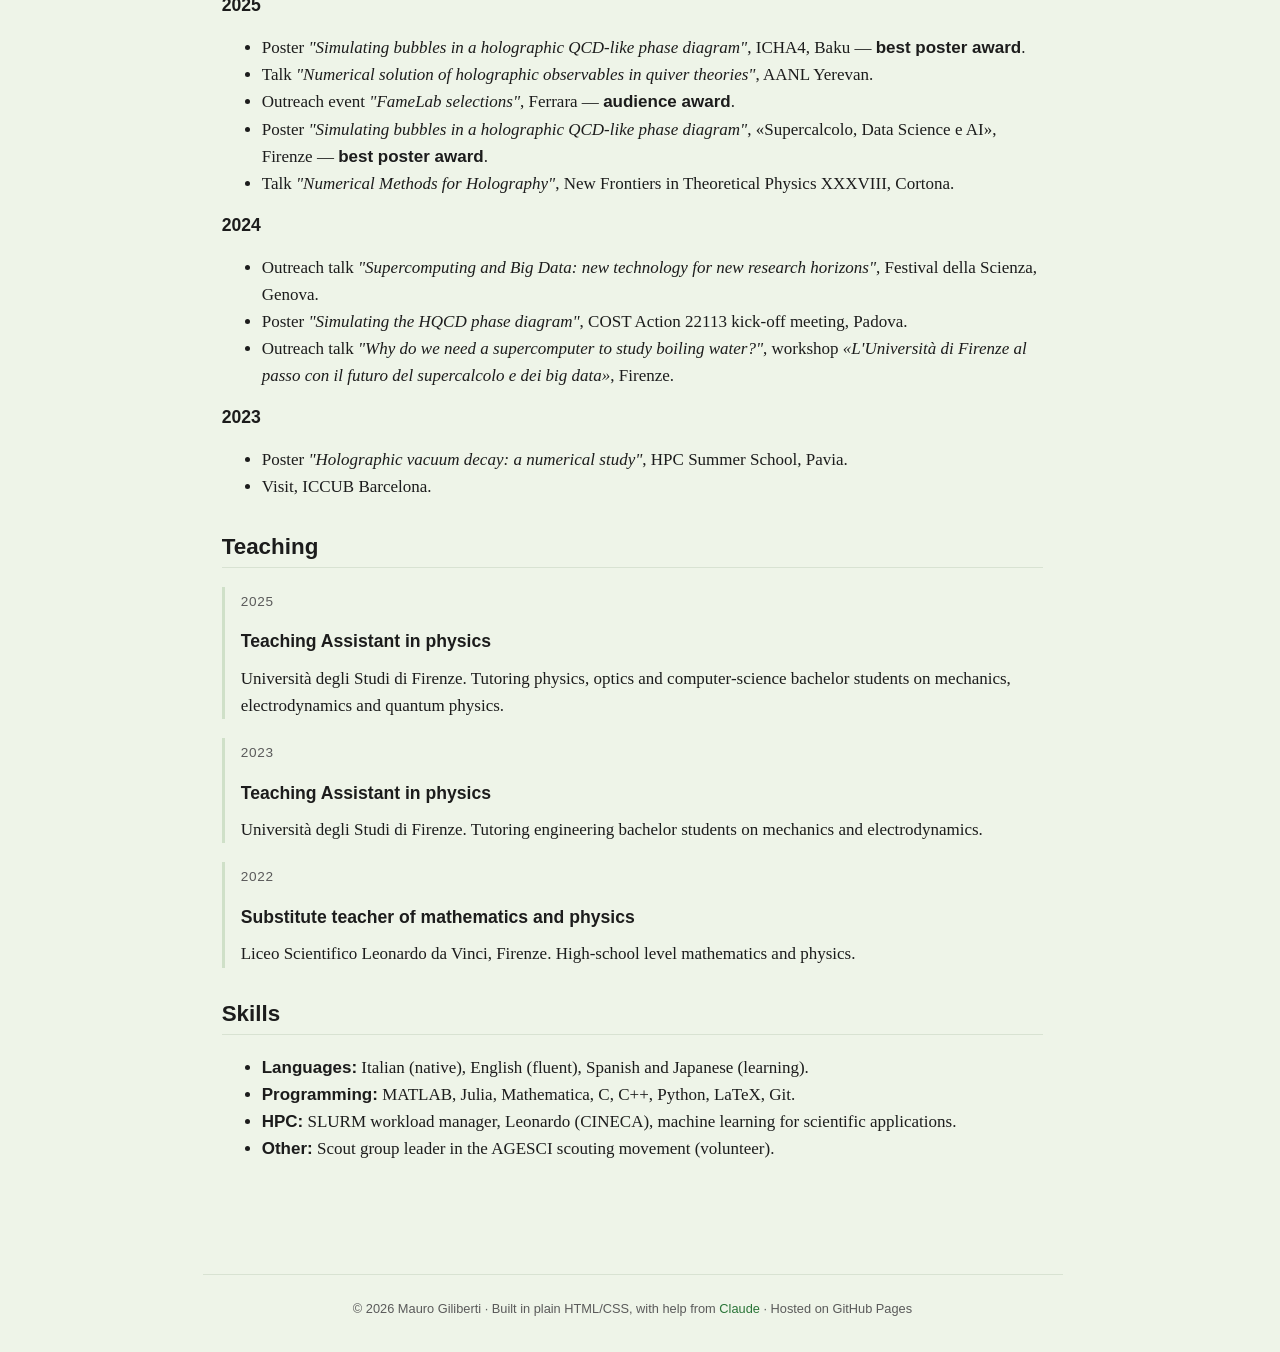
==== commit 4d35ea19: "claude fixes the menu, hopefully" ====
--- a/cv.html
+++ b/cv.html
@@ -26,11 +26,13 @@
       <ul>
         <li><a href="index.html">About</a></li>
         <li><a href="cv.html" class="active">CV</a></li>
-        <!-- Hidden until ready — delete this line and the closing "-->" to restore:
+        <!-- To re-enable Research, delete the two comment lines around the li below. -->
+        <!--
         <li><a href="research.html">Research</a></li>
         -->
         <li><a href="publications.html">Publications</a></li>
-        <!-- Hidden until ready — delete this line and the closing "-->" to restore:
+        <!-- To re-enable Beyond physics, delete the two comment lines around the li below. -->
+        <!--
         <li><a href="outreach.html">Beyond physics</a></li>
         -->
       </ul>
--- a/style.css
+++ b/style.css
@@ -165,6 +165,18 @@
 }
 .icons a:hover svg { fill: var(--accent); }
 
+/* Inverted style (e.g. INSPIRE-HEP): white glyph on dark box */
+.icons a.invert {
+  background: var(--fg);
+  border-color: var(--fg);
+}
+.icons a.invert svg { fill: #ffffff; }
+.icons a.invert:hover {
+  background: var(--accent);
+  border-color: var(--accent);
+}
+.icons a.invert:hover svg { fill: #ffffff; }
+
 /* ---------- CV ---------- */
 .cv-block strong { font-family: var(--font-sans); }
 .cv-header {
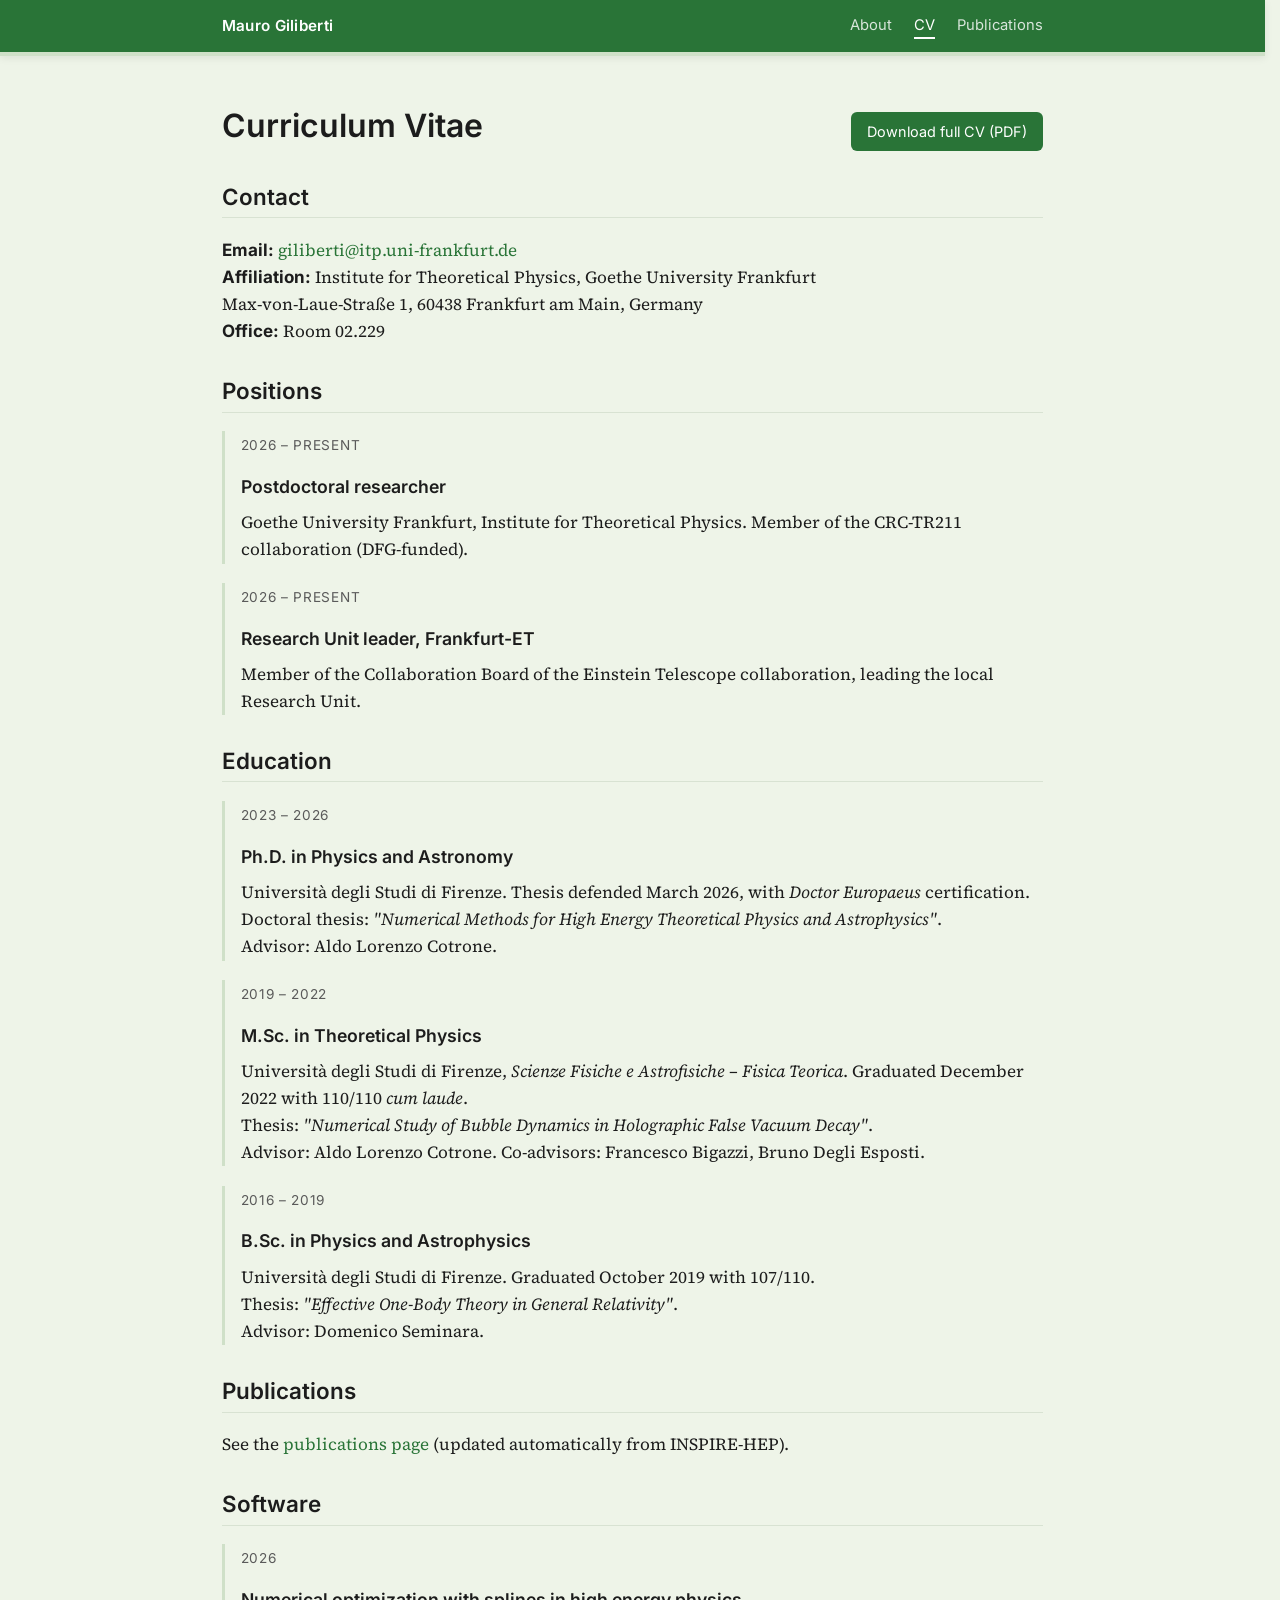
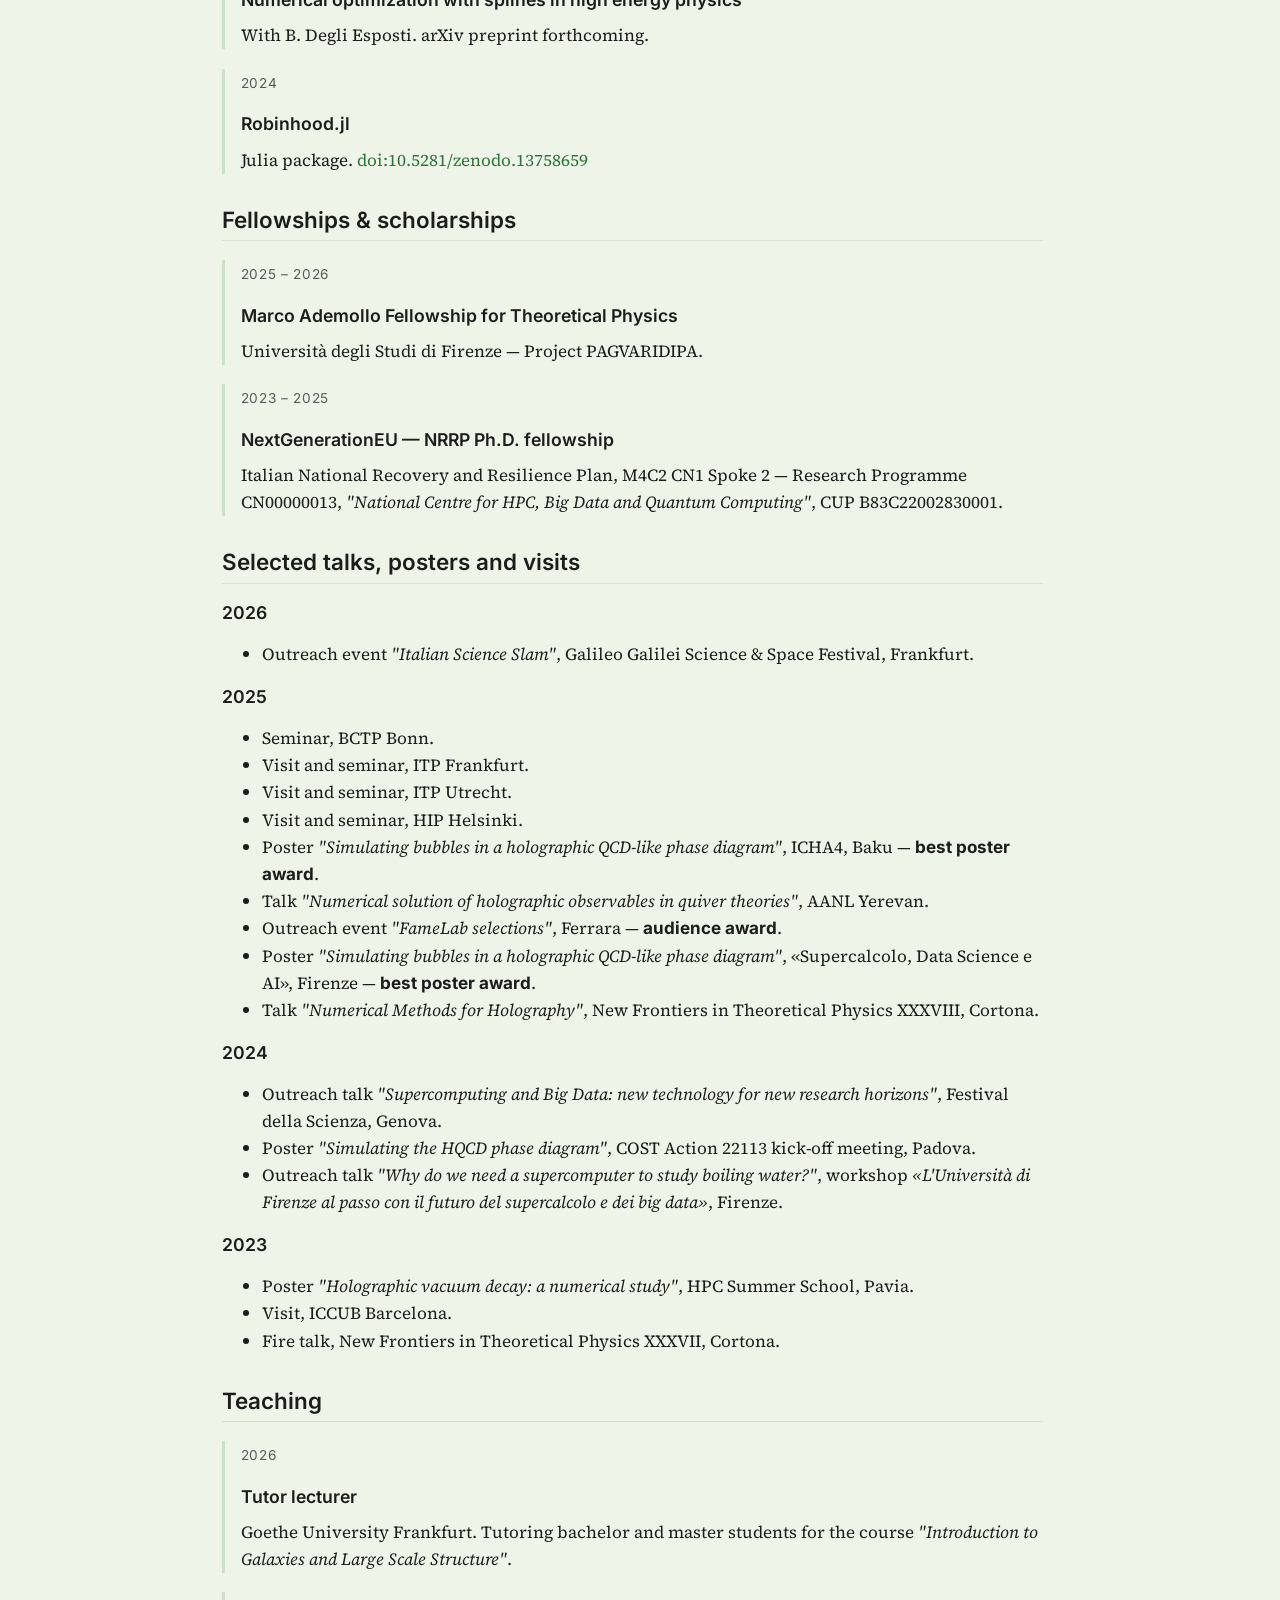
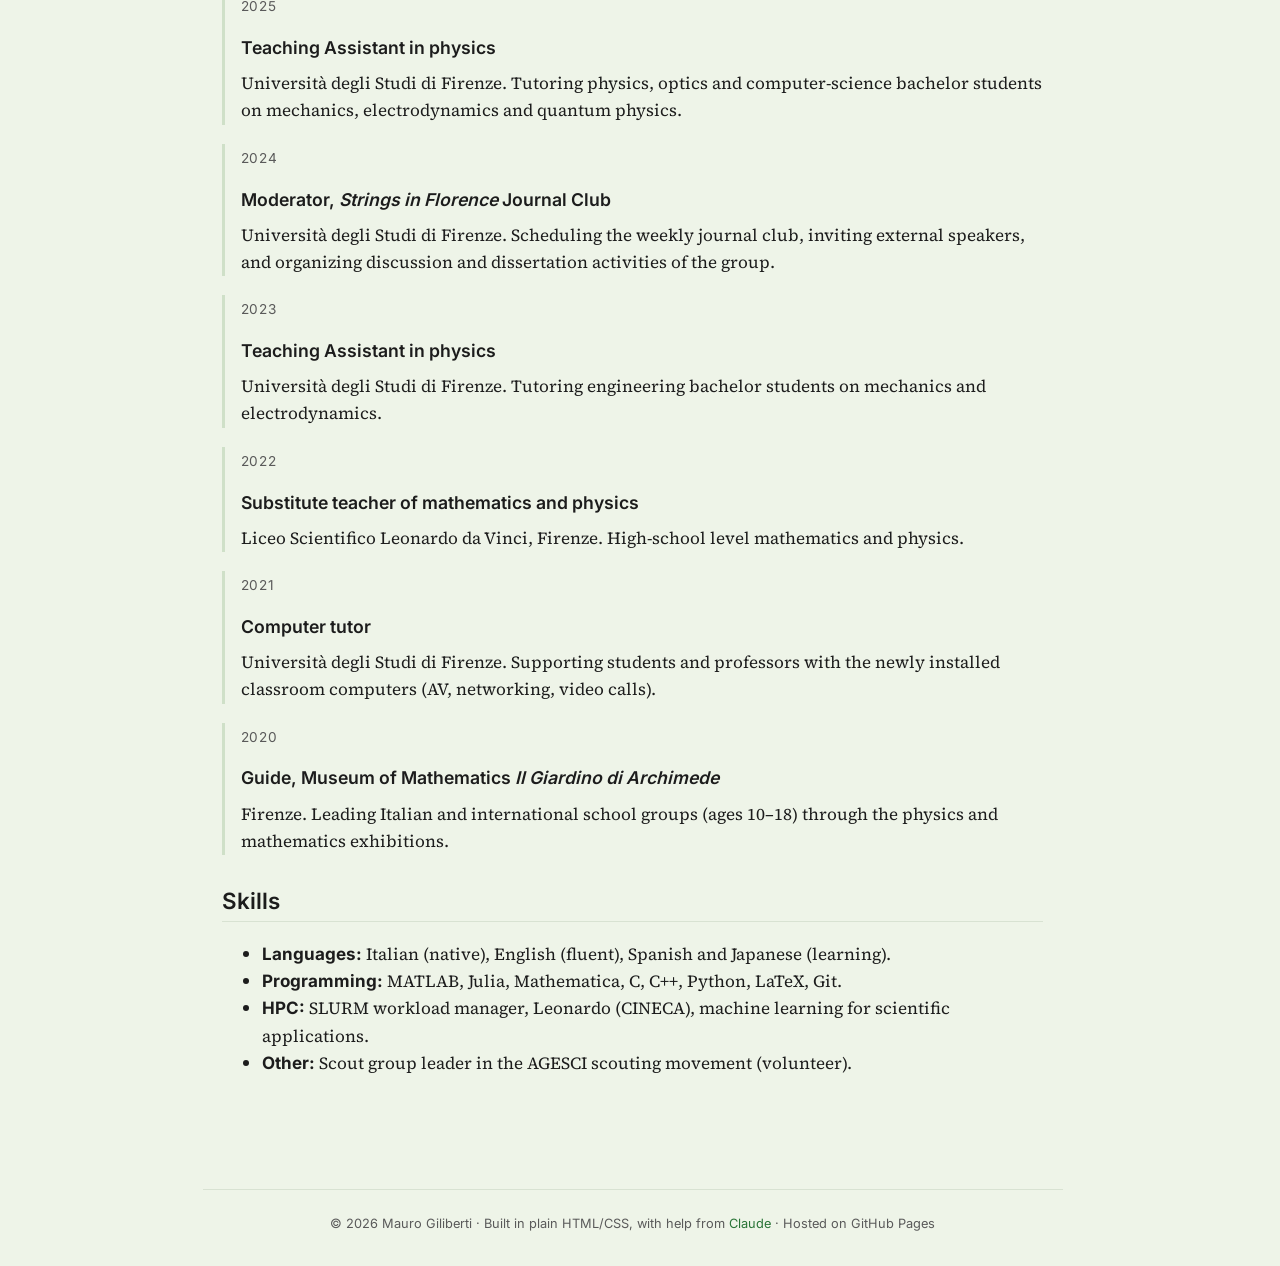
==== commit 51be4319: "edits by Claude: new fonts, updated CV, fancy additions" ====
--- a/cv.html
+++ b/cv.html
@@ -22,7 +22,7 @@
 
   <nav class="topnav">
     <div class="inner">
-      <span class="name"><a href="index.html">Dr. Mauro Giliberti — personal webpage</a></span>
+      <span class="name"><a href="index.html">Mauro Giliberti</a></span>
       <ul>
         <li><a href="index.html">About</a></li>
         <li><a href="cv.html" class="active">CV</a></li>
@@ -50,7 +50,8 @@
       <p>
         <strong>Email:</strong> <a href="mailto:giliberti@itp.uni-frankfurt.de">giliberti@itp.uni-frankfurt.de</a><br/>
         <strong>Affiliation:</strong> Institute for Theoretical Physics, Goethe University Frankfurt<br/>
-        Max-von-Laue-Straße 1, 60438 Frankfurt am Main, Germany
+        Max-von-Laue-Straße 1, 60438 Frankfurt am Main, Germany<br/>
+        <strong>Office:</strong> Room 02.229
       </p>
 
       <h2>Positions</h2>
@@ -58,6 +59,11 @@
         <span class="when">2026 – present</span>
         <h3>Postdoctoral researcher</h3>
         <p>Goethe University Frankfurt, Institute for Theoretical Physics. Member of the CRC-TR211 collaboration (DFG-funded).</p>
+      </div>
+      <div class="cv-entry">
+        <span class="when">2026 – present</span>
+        <h3>Research Unit leader, Frankfurt-ET</h3>
+        <p>Member of the Collaboration Board of the Einstein Telescope collaboration, leading the local Research Unit.</p>
       </div>
 
       <h2>Education</h2>
@@ -89,6 +95,21 @@
         </p>
       </div>
 
+      <h2>Publications</h2>
+      <p>See the <a href="publications.html">publications page</a> (updated automatically from INSPIRE-HEP).</p>
+
+      <h2>Software</h2>
+      <div class="cv-entry">
+        <span class="when">2026</span>
+        <h3>Numerical optimization with splines in high energy physics</h3>
+        <p>With B. Degli Esposti. arXiv preprint forthcoming.</p>
+      </div>
+      <div class="cv-entry">
+        <span class="when">2024</span>
+        <h3>Robinhood.jl</h3>
+        <p>Julia package. <a href="https://doi.org/10.5281/zenodo.13758659">doi:10.5281/zenodo.13758659</a></p>
+      </div>
+
       <h2>Fellowships &amp; scholarships</h2>
       <div class="cv-entry">
         <span class="when">2025 – 2026</span>
@@ -102,8 +123,16 @@
       </div>
 
       <h2>Selected talks, posters and visits</h2>
+      <h3>2026</h3>
+      <ul>
+        <li>Outreach event <em>"Italian Science Slam"</em>, Galileo Galilei Science &amp; Space Festival, Frankfurt.</li>
+      </ul>
       <h3>2025</h3>
       <ul>
+        <li>Seminar, BCTP Bonn.</li>
+        <li>Visit and seminar, ITP Frankfurt.</li>
+        <li>Visit and seminar, ITP Utrecht.</li>
+        <li>Visit and seminar, HIP Helsinki.</li>
         <li>Poster <em>"Simulating bubbles in a holographic QCD-like phase diagram"</em>, ICHA4, Baku — <strong>best poster award</strong>.</li>
         <li>Talk <em>"Numerical solution of holographic observables in quiver theories"</em>, AANL Yerevan.</li>
         <li>Outreach event <em>"FameLab selections"</em>, Ferrara — <strong>audience award</strong>.</li>
@@ -120,15 +149,26 @@
       <ul>
         <li>Poster <em>"Holographic vacuum decay: a numerical study"</em>, HPC Summer School, Pavia.</li>
         <li>Visit, ICCUB Barcelona.</li>
+        <li>Fire talk, New Frontiers in Theoretical Physics XXXVII, Cortona.</li>
       </ul>
 
       <h2>Teaching</h2>
+      <div class="cv-entry">
+        <span class="when">2026</span>
+        <h3>Tutor lecturer</h3>
+        <p>Goethe University Frankfurt. Tutoring bachelor and master students for the course <em>"Introduction to Galaxies and Large Scale Structure"</em>.</p>
+      </div>
       <div class="cv-entry">
         <span class="when">2025</span>
         <h3>Teaching Assistant in physics</h3>
         <p>Università degli Studi di Firenze. Tutoring physics, optics and computer-science bachelor students on mechanics, electrodynamics and quantum physics.</p>
       </div>
       <div class="cv-entry">
+        <span class="when">2024</span>
+        <h3>Moderator, <em>Strings in Florence</em> Journal Club</h3>
+        <p>Università degli Studi di Firenze. Scheduling the weekly journal club, inviting external speakers, and organizing discussion and dissertation activities of the group.</p>
+      </div>
+      <div class="cv-entry">
         <span class="when">2023</span>
         <h3>Teaching Assistant in physics</h3>
         <p>Università degli Studi di Firenze. Tutoring engineering bachelor students on mechanics and electrodynamics.</p>
@@ -137,6 +177,16 @@
         <span class="when">2022</span>
         <h3>Substitute teacher of mathematics and physics</h3>
         <p>Liceo Scientifico Leonardo da Vinci, Firenze. High-school level mathematics and physics.</p>
+      </div>
+      <div class="cv-entry">
+        <span class="when">2021</span>
+        <h3>Computer tutor</h3>
+        <p>Università degli Studi di Firenze. Supporting students and professors with the newly installed classroom computers (AV, networking, video calls).</p>
+      </div>
+      <div class="cv-entry">
+        <span class="when">2020</span>
+        <h3>Guide, Museum of Mathematics <em>Il Giardino di Archimede</em></h3>
+        <p>Firenze. Leading Italian and international school groups (ages 10–18) through the physics and mathematics exhibitions.</p>
       </div>
 
       <h2>Skills</h2>
@@ -156,4 +206,3 @@
   <script>document.getElementById('year').textContent = new Date().getFullYear();</script>
 </body>
 </html>
-                                                                                                                                                                                                                                                                                                                                                                                                                                                                                                                                                                                                                                                                                                                                                                                                                                                                                                                                                                                                                                                                                                                                                                                                                                                                                                                                                                                                                                                                                                                                                                                                                                                                                                                                                                                                                                                                                                                                                                                                                                                                                                                                                                                                                                                                                                                                                                                                                                                                                                                                                                                                                                                                                                                                                                                                                                                                                                
--- a/style.css
+++ b/style.css
@@ -2,6 +2,24 @@
    Shared stylesheet for cu2mauro.github.io
    Edit CSS variables in :root to retheme the whole site.
    ========================================================= */
+
+/* ---------- Fonts (self-hosted, latin subset) ---------- */
+@font-face {
+  font-family: "Inter"; font-style: normal; font-weight: 100 900; font-display: swap;
+  src: url("fonts/inter-latin-wght-normal.woff2") format("woff2");
+}
+@font-face {
+  font-family: "Source Serif 4"; font-style: normal; font-weight: 200 900; font-display: swap;
+  src: url("fonts/source-serif-4-latin-wght-normal.woff2") format("woff2");
+}
+@font-face {
+  font-family: "Source Serif 4"; font-style: italic; font-weight: 200 900; font-display: swap;
+  src: url("fonts/source-serif-4-latin-wght-italic.woff2") format("woff2");
+}
+@font-face {
+  font-family: "Ibarra Real Nova"; font-style: normal; font-weight: 600; font-display: swap;
+  src: url("fonts/ibarra-real-nova-latin-600-normal.woff2") format("woff2");
+}
 
 :root {
   --bg: #eef4e8;            /* faint green */
@@ -11,9 +29,31 @@
   --accent: #297437;        /* deep forest green */
   --accent-soft: #cfe0c8;
   --border: #d8e2d2;
+  --nav-bg: var(--accent);
+  --on-accent: #fff;        /* text on accent-colored buttons */
+  --accent-hover: #224d2a;
   --max-width: 860px;
-  --font-serif: "Charter", "Georgia", "Cambria", serif;
-  --font-sans: -apple-system, BlinkMacSystemFont, "Segoe UI", Helvetica, Arial, sans-serif;
+  --font-serif: "Source Serif 4", "Georgia", "Cambria", serif;
+  --font-sans: "Inter", -apple-system, BlinkMacSystemFont, "Segoe UI", Helvetica, Arial, sans-serif;
+  --font-name: "Ibarra Real Nova", "Georgia", serif;
+  color-scheme: light dark;
+}
+
+/* ---------- Dark mode (follows the system setting) ---------- */
+@media (prefers-color-scheme: dark) {
+  :root {
+    --bg: #121a14;
+    --bg-card: #18231a;
+    --fg: #e3eadf;
+    --muted: #a3ae9f;
+    --accent: #82c98f;
+    --accent-soft: #2c4a31;
+    --border: #2a3a2c;
+    --nav-bg: #1f4d29;
+    --on-accent: #0f1d11;
+    --accent-hover: #a3dbad;
+  }
+  .map { filter: invert(0.9) hue-rotate(180deg) brightness(0.95); }
 }
 
 * { box-sizing: border-box; }
@@ -35,7 +75,7 @@
 nav.topnav {
   position: sticky;
   top: 0;
-  background: var(--accent);
+  background: var(--nav-bg);
   border-bottom: 4px solid var(--accent-soft);
   box-shadow: 0 2px 8px rgba(0,0,0,0.08);
   z-index: 100;
@@ -125,6 +165,13 @@
   border-radius: 50%;
   border: 3px solid var(--accent-soft);
 }
+.hero h1 {
+  font-family: var(--font-name);
+  font-size: clamp(2.6rem, 7vw, 4.2rem);
+  line-height: 1.05;
+  letter-spacing: -0.01em;
+  margin-bottom: 0.6rem;
+}
 .subtitle {
   color: var(--muted);
   font-style: italic;
@@ -147,6 +194,7 @@
   border: 1px solid var(--border);
   border-radius: 8px;
   background: var(--bg-card);
+  color: var(--fg);
   transition: all 0.15s;
 }
 .icons a:hover {
@@ -161,21 +209,9 @@
   display: block;
 }
 .icons svg {
-  fill: var(--fg);
+  fill: currentColor;
 }
 .icons a:hover svg { fill: var(--accent); }
-
-/* Inverted style (e.g. INSPIRE-HEP): white glyph on dark box */
-.icons a.invert {
-  background: var(--fg);
-  border-color: var(--fg);
-}
-.icons a.invert svg { fill: #ffffff; }
-.icons a.invert:hover {
-  background: var(--accent);
-  border-color: var(--accent);
-}
-.icons a.invert:hover svg { fill: #ffffff; }
 
 /* ---------- CV ---------- */
 .cv-block strong { font-family: var(--font-sans); }
@@ -194,12 +230,12 @@
   margin-top: 1rem;
   padding: 0.5rem 1rem;
   background: var(--accent);
-  color: #fff;
+  color: var(--on-accent);
   border-radius: 6px;
   font-family: var(--font-sans);
   font-size: 0.9rem;
 }
-.cv-download:hover { background: #224d2a; text-decoration: none; }
+.cv-download:hover { background: var(--accent-hover); text-decoration: none; }
 
 .cv-entry {
   margin-bottom: 1.2rem;
@@ -258,26 +294,85 @@
 }
 .figure-row .text { flex: 1 1 320px; }
 
-/* ---------- Publications list ---------- */
-.pub-box {
-  background: #ffffff;
-  border: 1px solid var(--border);
-  border-radius: 8px;
-  padding: 0.4rem 1.5rem;
-  margin-top: 1rem;
+/* ---------- Publications cards ---------- */
+.pub-sort {
+  font-family: var(--font-sans);
+  font-size: 0.85rem;
+  color: var(--muted);
+  margin: 1.5rem 0 1rem;
+}
+.pub-sort button {
+  font: inherit;
+  margin-left: 0.4rem;
+  padding: 0.25rem 0.8rem;
+  border: 1px solid var(--border);
+  border-radius: 999px;
+  background: var(--bg-card);
+  color: var(--fg);
+  cursor: pointer;
+}
+.pub-sort button.active {
+  background: var(--accent);
+  border-color: var(--accent);
+  color: var(--on-accent);
+}
+.pub-cards { list-style: none; padding: 0; margin: 0; }
+.pub-card {
+  background: var(--bg-card);
+  border: 1px solid var(--border);
+  border-radius: 14px;
+  margin-bottom: 1.5rem;
+  overflow: hidden;
   box-shadow: 0 1px 3px rgba(0, 0, 0, 0.04);
 }
-.pub-list { list-style: none; padding: 0; margin: 0; }
-.pub-list li {
-  padding: 0.9rem 0;
-  border-bottom: 1px dashed var(--border);
-}
-.pub-list li:last-child { border-bottom: none; }
-.pub-title { font-weight: 600; font-family: var(--font-sans); }
-.pub-authors { color: var(--muted); font-size: 0.92rem; margin-top: 0.15rem; }
-.pub-venue { font-style: italic; font-size: 0.92rem; margin-top: 0.15rem; }
-.pub-links { font-family: var(--font-sans); font-size: 0.85rem; margin-top: 0.3rem; }
-.pub-links a { margin-right: 0.6rem; }
+.pub-head {
+  display: flex;
+  justify-content: space-between;
+  align-items: center;
+  padding: 1rem 1.4rem 0;
+  font-family: var(--font-sans);
+}
+.pub-num {
+  font-weight: 600;
+  padding: 0.15rem 0.7rem;
+  border: 1px solid var(--fg);
+  border-radius: 999px;
+}
+.pub-badge {
+  font-size: 0.85rem;
+  color: var(--accent);
+  padding: 0.15rem 0.8rem;
+  border: 1px solid var(--accent);
+  border-radius: 999px;
+}
+.pub-body { padding: 0.8rem 1.4rem 1.2rem; }
+.pub-title { font-weight: 600; font-family: var(--font-sans); font-size: 1.15rem; }
+.pub-authors { color: var(--muted); font-size: 0.92rem; margin-top: 0.3rem; }
+.pub-venue { font-size: 0.92rem; margin-top: 0.3rem; }
+.pub-links { font-family: var(--font-sans); font-size: 0.85rem; margin-top: 0.4rem; }
+.pub-links a { margin-right: 0.8rem; }
+.pub-cites { color: var(--muted); }
+.pub-fig {
+  display: block;
+  background: #fff;
+  border-top: 1px solid var(--border);
+  padding: 1rem;
+  text-align: center;
+}
+.pub-fig img {
+  max-width: 100%;
+  max-height: 320px;
+  filter: grayscale(1);
+  transition: filter 0.4s ease;
+}
+.pub-fig.multi {
+  display: grid;
+  grid-template-columns: 1fr 1fr;
+  gap: 0.5rem;
+}
+.pub-fig:hover img,
+.pub-fig:focus img { filter: grayscale(0); }
+@media (hover: none) { .pub-fig img { filter: none; } }
 .pub-loading { color: var(--muted); font-style: italic; }
 
 /* ---------- Past research box ---------- */
@@ -308,6 +403,74 @@
   font-size: 0.85rem;
   color: var(--muted);
   margin-right: 0.5rem;
+}
+
+/* ---------- Videos ---------- */
+.video-grid {
+  display: grid;
+  grid-template-columns: repeat(auto-fit, minmax(300px, 1fr));
+  gap: 1.5rem;
+  margin: 1.5rem 0;
+}
+.video { margin: 0; }
+.video iframe {
+  width: 100%;
+  aspect-ratio: 16 / 9;
+  border: 1px solid var(--border);
+  border-radius: 6px;
+}
+.video figcaption {
+  font-size: 0.9rem;
+  color: var(--muted);
+  margin-top: 0.4rem;
+}
+.video .lang {
+  font-family: var(--font-sans);
+  font-size: 0.75rem;
+  padding: 0.1rem 0.45rem;
+  margin-left: 0.3rem;
+  border-radius: 4px;
+  background: var(--accent-soft);
+  color: var(--accent);
+  white-space: nowrap;
+}
+
+/* ---------- Contact + map ---------- */
+.contact-grid {
+  display: grid;
+  grid-template-columns: minmax(220px, 1fr) 2fr;
+  gap: 1.5rem;
+  align-items: start;
+}
+.map {
+  width: 100%;
+  height: 280px;
+  border: 1px solid var(--border);
+  border-radius: 8px;
+}
+.map-link { font-family: var(--font-sans); font-size: 0.85rem; text-align: right; }
+@media (max-width: 600px) { .contact-grid { grid-template-columns: 1fr; } }
+
+/* ---------- Travel gallery ---------- */
+.gallery {
+  display: grid;
+  grid-template-columns: repeat(auto-fill, minmax(240px, 1fr));
+  gap: 1rem;
+  margin: 1.5rem 0;
+}
+.gallery figure { margin: 0; }
+.gallery img {
+  width: 100%;
+  aspect-ratio: 4 / 3;
+  object-fit: cover;
+  border-radius: 6px;
+  display: block;
+}
+.gallery figcaption {
+  font-family: var(--font-sans);
+  font-size: 0.85rem;
+  color: var(--muted);
+  margin-top: 0.35rem;
 }
 
 /* ---------- Footer ---------- */
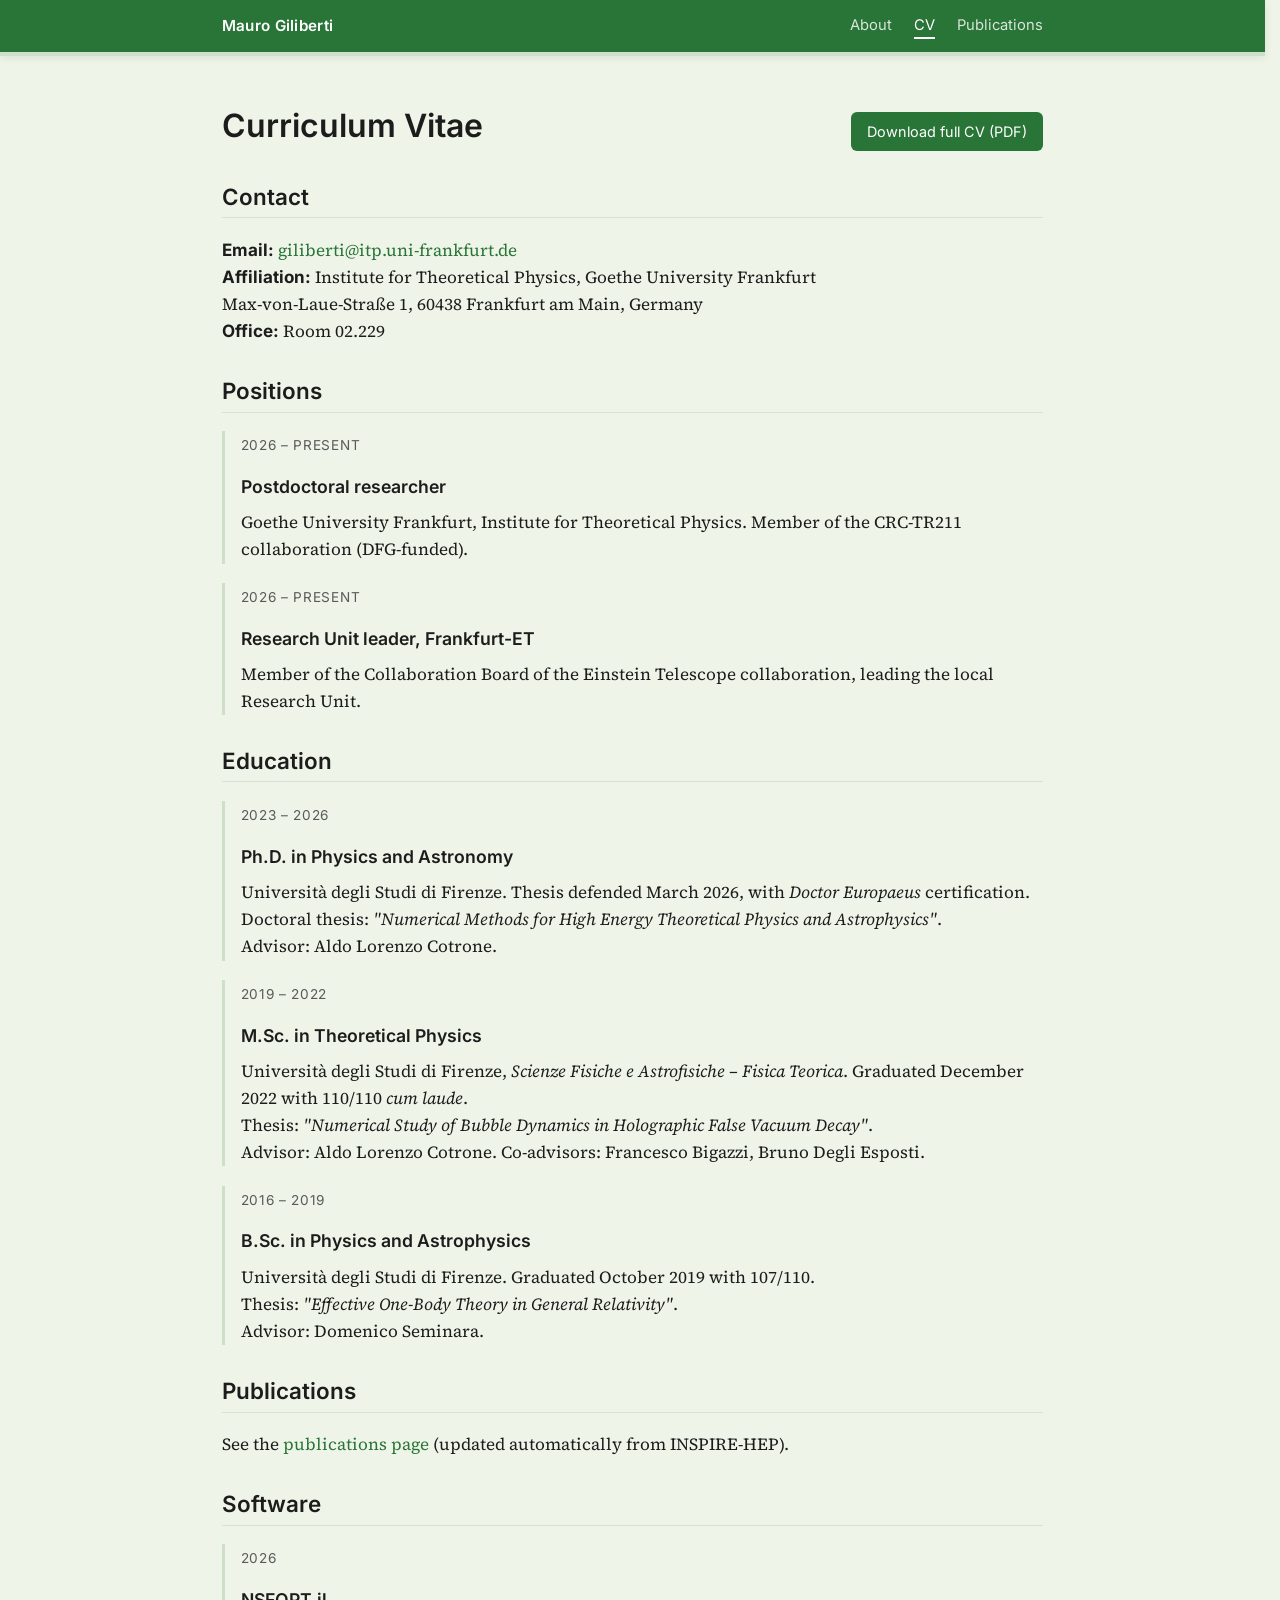
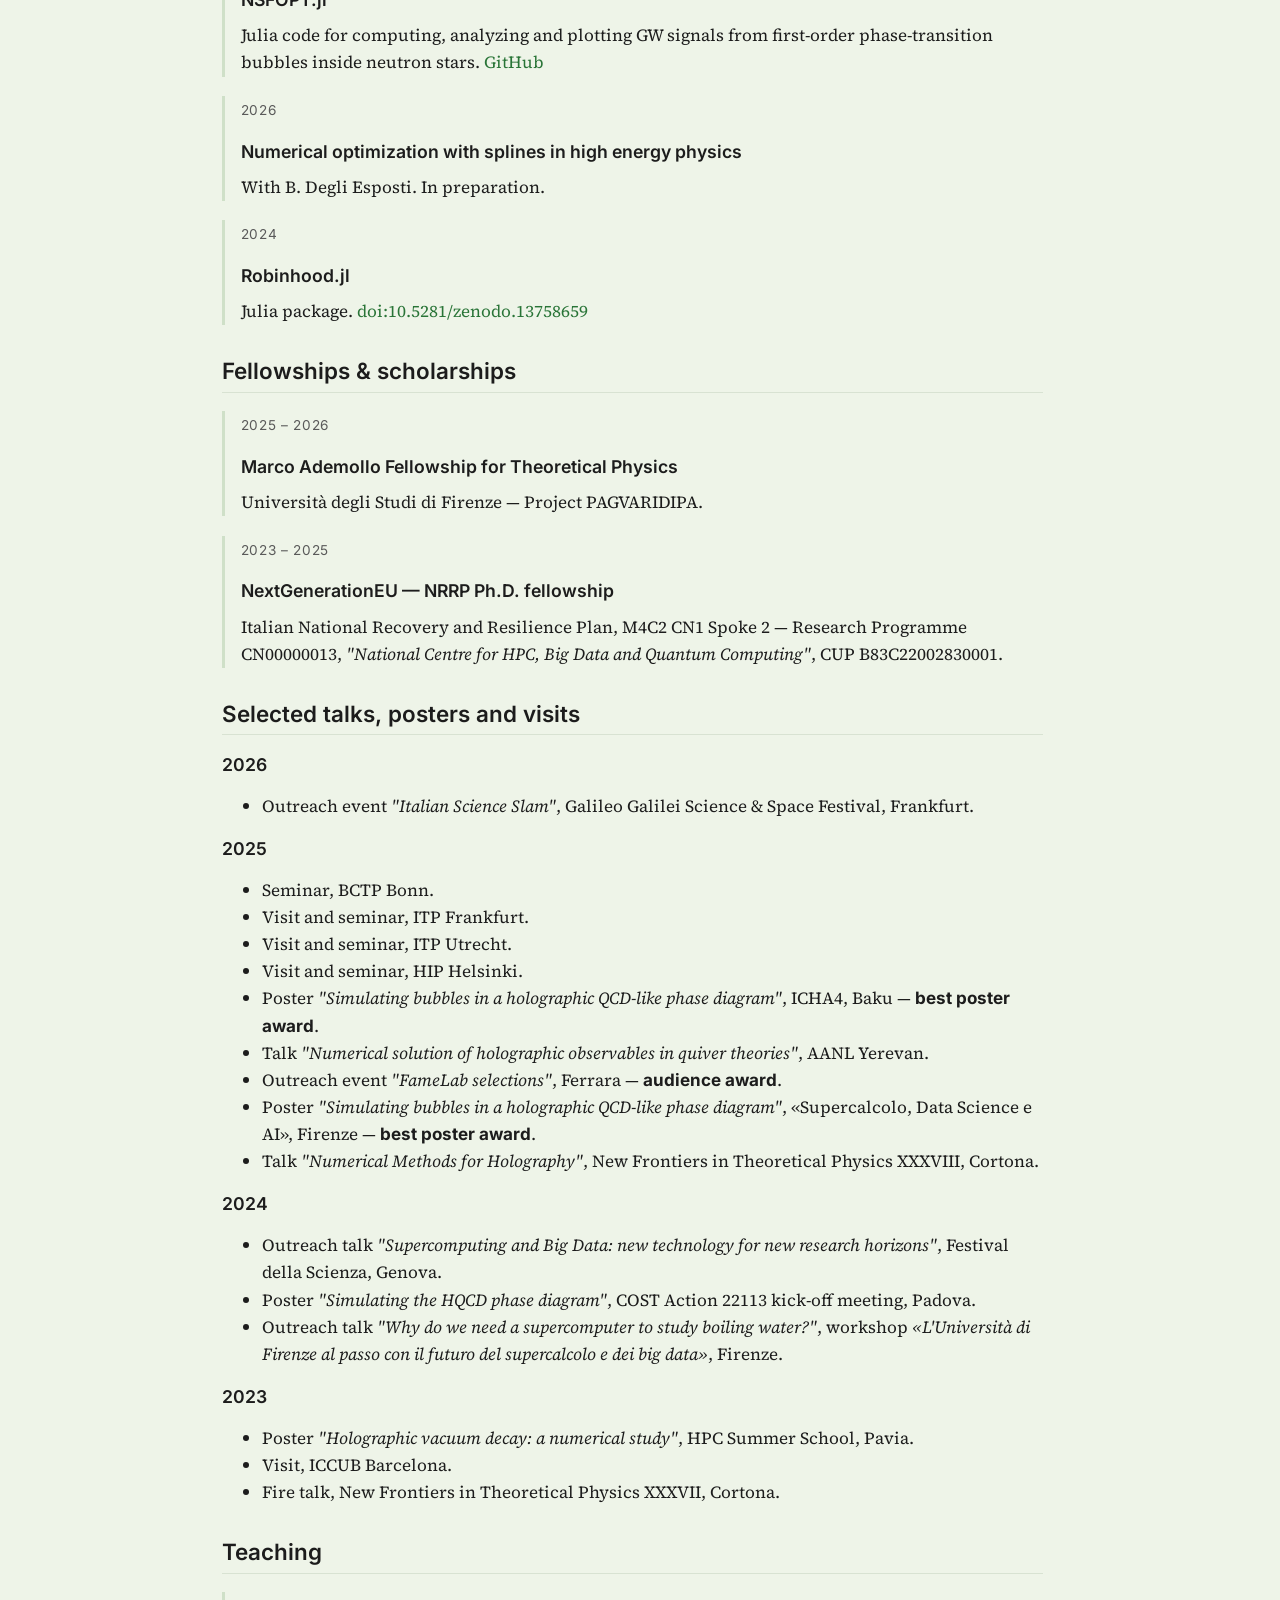
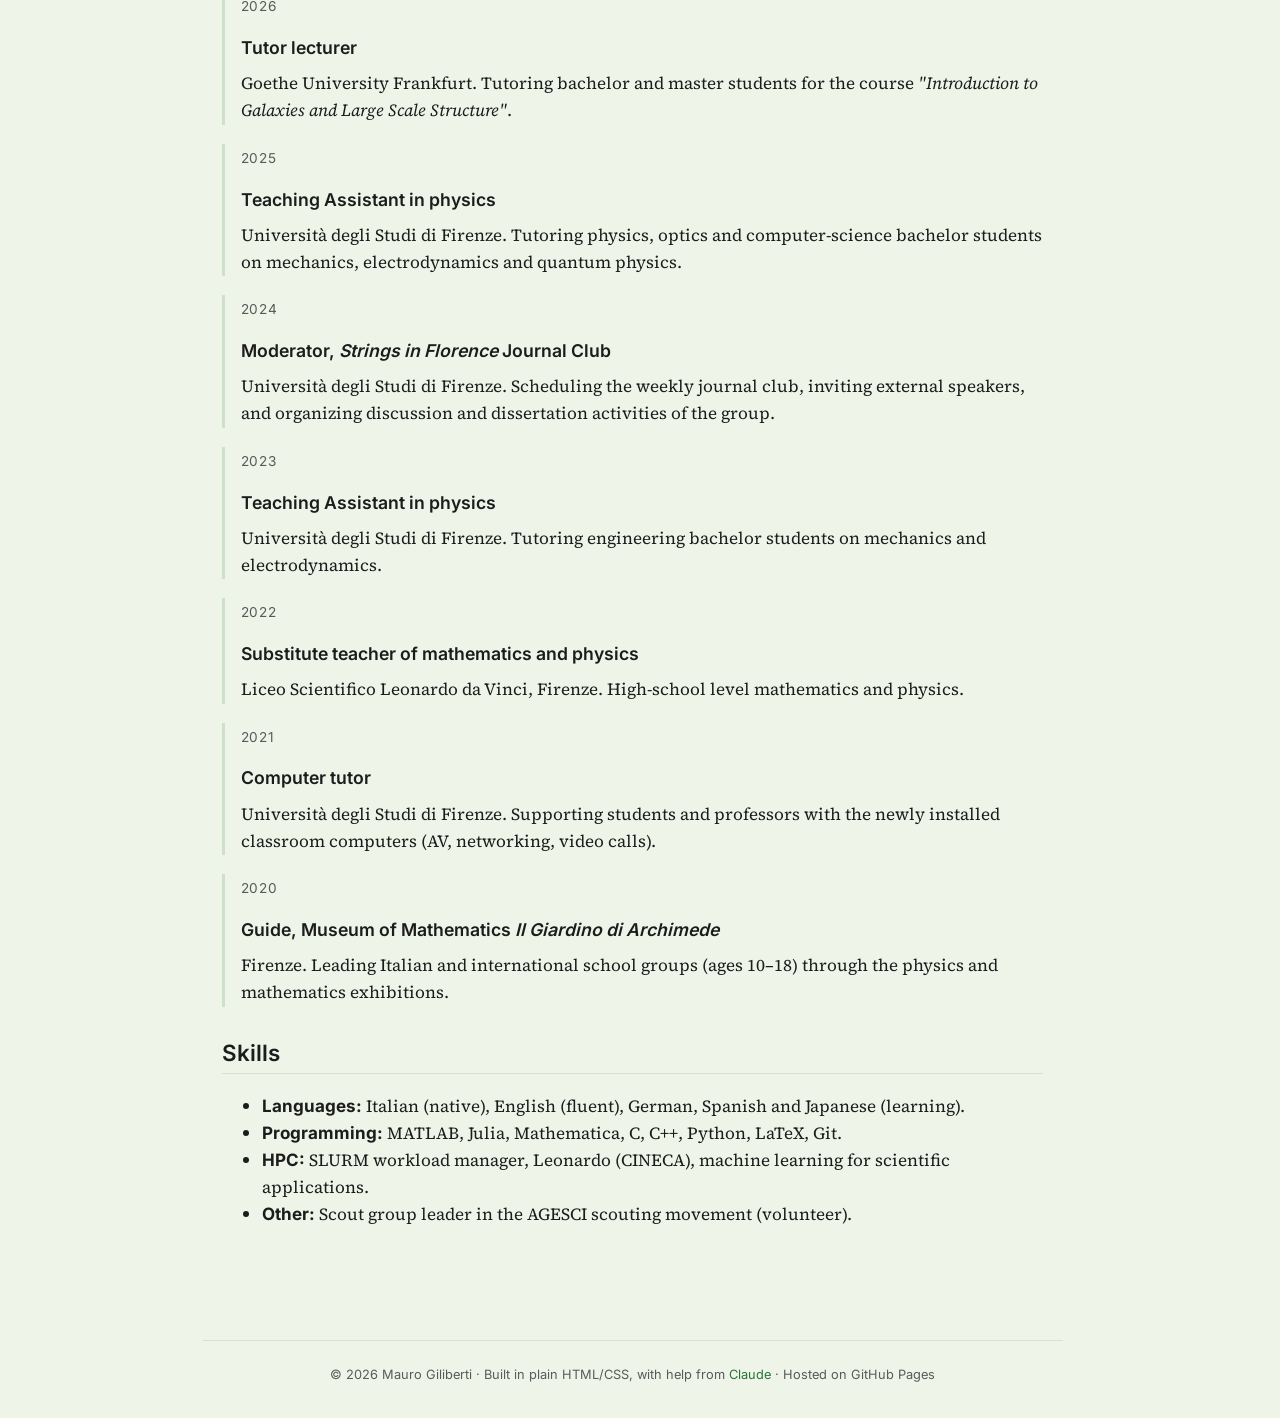
==== commit 187e99b7: "adjusts" ====
--- a/cv.html
+++ b/cv.html
@@ -101,8 +101,13 @@
       <h2>Software</h2>
       <div class="cv-entry">
         <span class="when">2026</span>
+        <h3>NSFOPT.jl</h3>
+        <p>Julia code for computing, analyzing and plotting GW signals from first-order phase-transition bubbles inside neutron stars. <a href="https://github.com/cu2mauro/NSFOPT.jl/tree/publish">GitHub</a></p>
+      </div>
+      <div class="cv-entry">
+        <span class="when">2026</span>
         <h3>Numerical optimization with splines in high energy physics</h3>
-        <p>With B. Degli Esposti. arXiv preprint forthcoming.</p>
+        <p>With B. Degli Esposti. In preparation.</p>
       </div>
       <div class="cv-entry">
         <span class="when">2024</span>
@@ -191,7 +196,7 @@
 
       <h2>Skills</h2>
       <ul>
-        <li><strong>Languages:</strong> Italian (native), English (fluent), Spanish and Japanese (learning).</li>
+        <li><strong>Languages:</strong> Italian (native), English (fluent), German, Spanish and Japanese (learning).</li>
         <li><strong>Programming:</strong> MATLAB, Julia, Mathematica, C, C++, Python, LaTeX, Git.</li>
         <li><strong>HPC:</strong> SLURM workload manager, Leonardo (CINECA), machine learning for scientific applications.</li>
         <li><strong>Other:</strong> Scout group leader in the AGESCI scouting movement (volunteer).</li>
--- a/style.css
+++ b/style.css
@@ -353,23 +353,31 @@
 .pub-links a { margin-right: 0.8rem; }
 .pub-cites { color: var(--muted); }
 .pub-fig {
-  display: block;
+  display: flex;
+  justify-content: center;
+  gap: 0.5rem;
+  height: 260px;
+  margin: 0 1.4rem 1.4rem;
+  padding: 0.8rem;
   background: #fff;
-  border-top: 1px solid var(--border);
-  padding: 1rem;
-  text-align: center;
+  border: 1px solid var(--border);
+  border-radius: 10px;
+  overflow: hidden;
 }
 .pub-fig img {
+  min-width: 0;
   max-width: 100%;
-  max-height: 320px;
+  height: 100%;
+  object-fit: contain;
   filter: grayscale(1);
   transition: filter 0.4s ease;
 }
 .pub-fig.multi {
   display: grid;
   grid-template-columns: 1fr 1fr;
-  gap: 0.5rem;
-}
+  grid-template-rows: 1fr 1fr;
+}
+.pub-fig.multi img { width: 100%; height: 100%; min-height: 0; }
 .pub-fig:hover img,
 .pub-fig:focus img { filter: grayscale(0); }
 @media (hover: none) { .pub-fig img { filter: none; } }
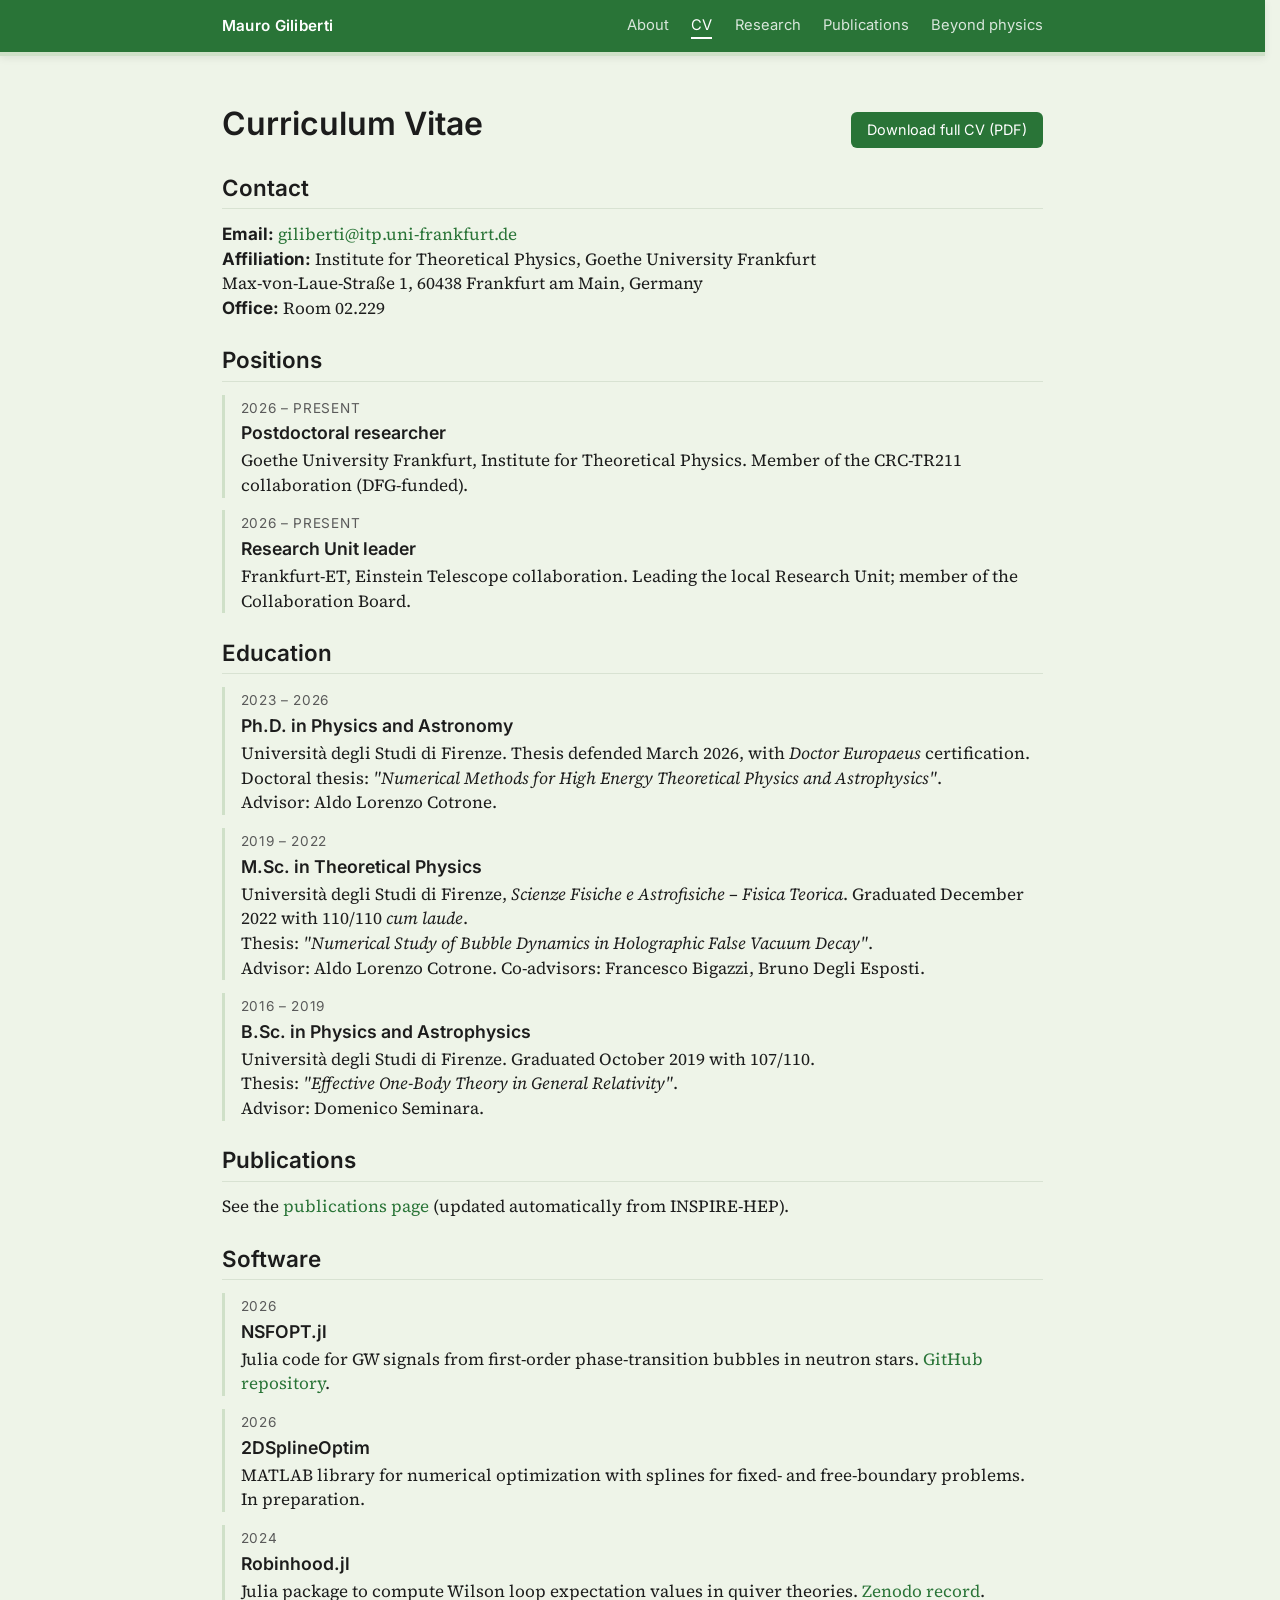
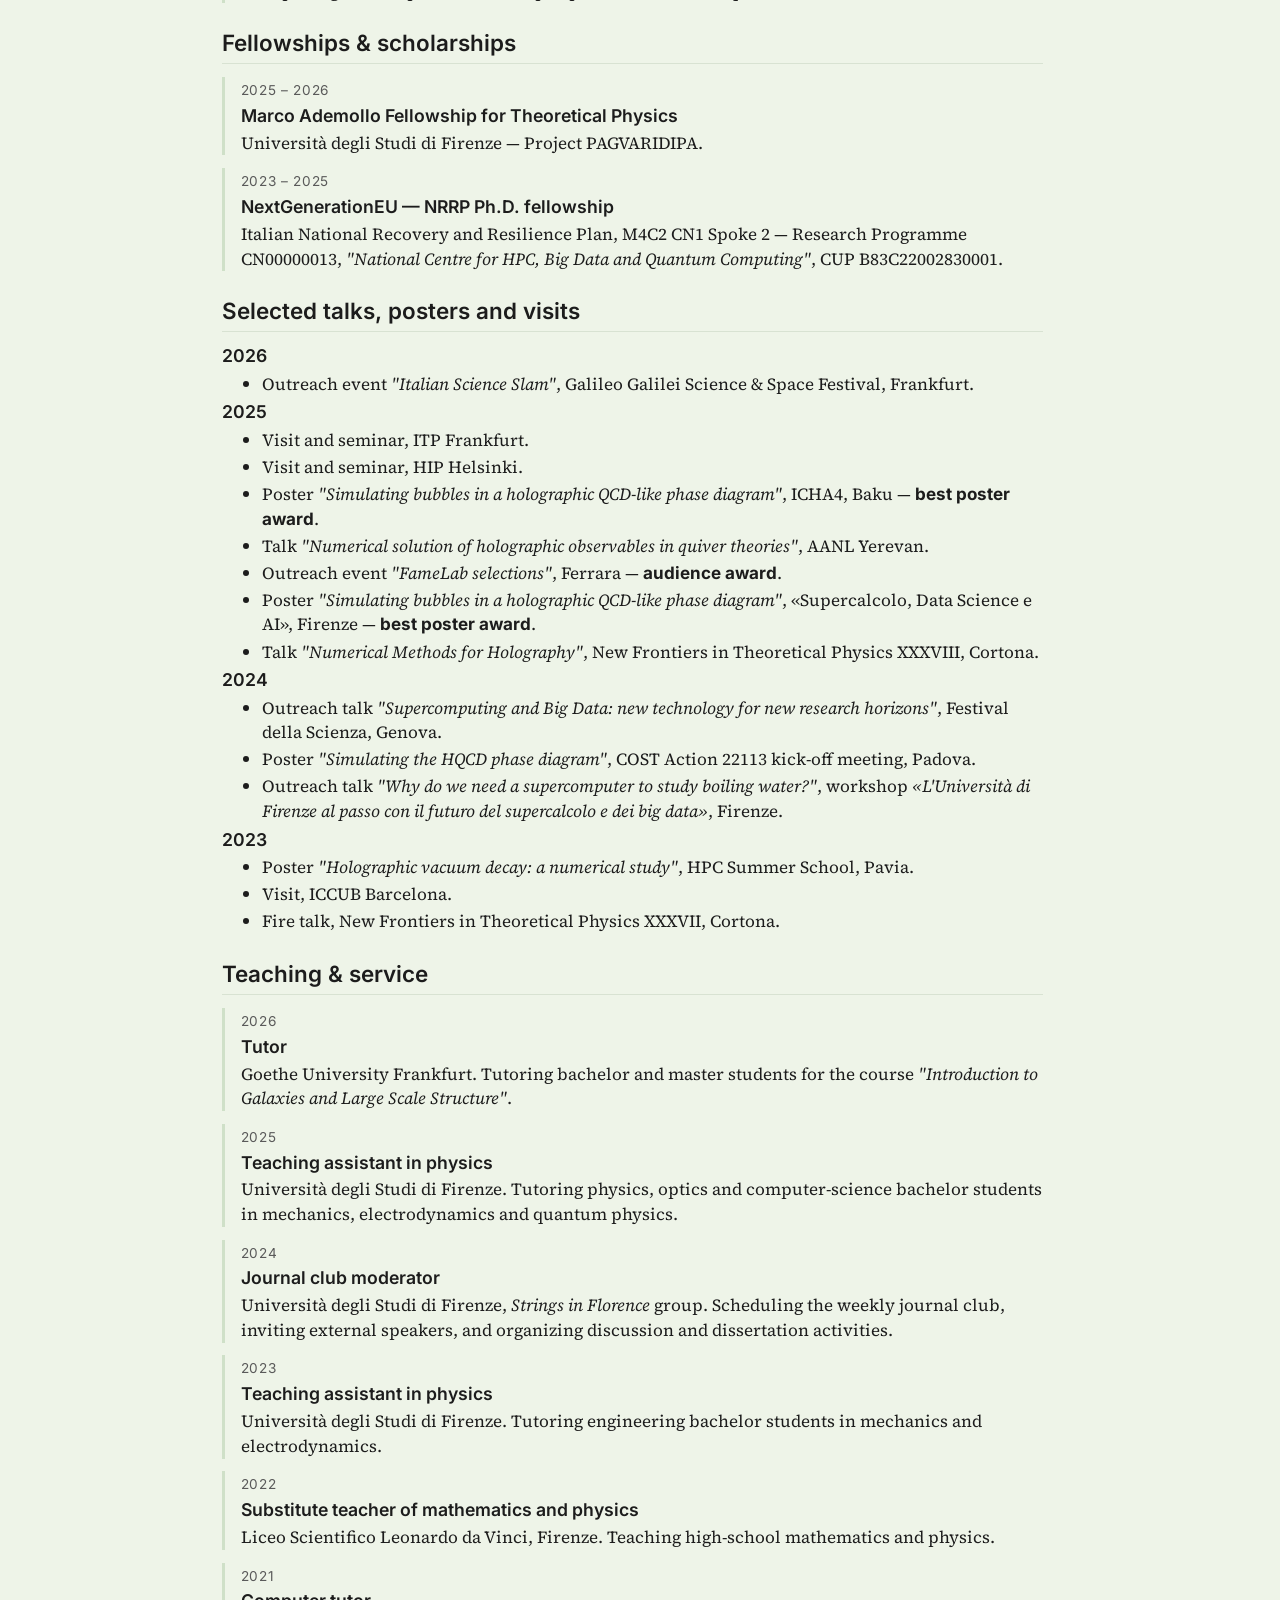
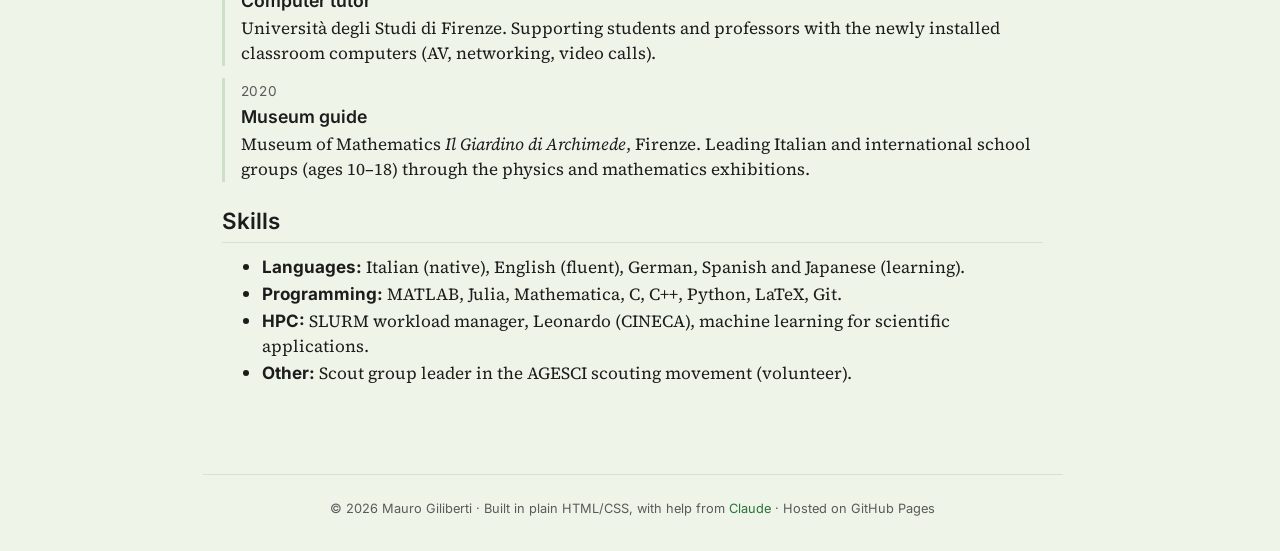
==== commit d1411f50: "added photos and try animation" ====
--- a/cv.html
+++ b/cv.html
@@ -6,6 +6,7 @@
   <title>CV — Mauro Giliberti</title>
   <link rel="stylesheet" href="style.css" />
   <link rel="icon" type="image/svg+xml" href="images/favicon.svg" />
+  <script src="transitions.js"></script>
 
   <!-- Open Graph / Twitter preview card -->
   <meta property="og:type" content="profile" />
@@ -26,15 +27,9 @@
       <ul>
         <li><a href="index.html">About</a></li>
         <li><a href="cv.html" class="active">CV</a></li>
-        <!-- To re-enable Research, delete the two comment lines around the li below. -->
-        <!--
         <li><a href="research.html">Research</a></li>
-        -->
         <li><a href="publications.html">Publications</a></li>
-        <!-- To re-enable Beyond physics, delete the two comment lines around the li below. -->
-        <!--
         <li><a href="outreach.html">Beyond physics</a></li>
-        -->
       </ul>
     </div>
   </nav>
@@ -62,8 +57,8 @@
       </div>
       <div class="cv-entry">
         <span class="when">2026 – present</span>
-        <h3>Research Unit leader, Frankfurt-ET</h3>
-        <p>Member of the Collaboration Board of the Einstein Telescope collaboration, leading the local Research Unit.</p>
+        <h3>Research Unit leader</h3>
+        <p>Frankfurt-ET, Einstein Telescope collaboration. Leading the local Research Unit; member of the Collaboration Board.</p>
       </div>
 
       <h2>Education</h2>
@@ -102,19 +97,18 @@
       <div class="cv-entry">
         <span class="when">2026</span>
         <h3>NSFOPT.jl</h3>
-        <p>Julia code for computing, analyzing and plotting GW signals from first-order phase-transition bubbles inside neutron stars. <a href="https://github.com/cu2mauro/NSFOPT.jl/tree/publish">GitHub</a></p>
+        <p>Julia code for GW signals from first-order phase-transition bubbles in neutron stars. <a href="https://github.com/cu2mauro/NSFOPT.jl/tree/publish">GitHub repository</a>.</p>
       </div>
       <div class="cv-entry">
         <span class="when">2026</span>
-        <h3>Numerical optimization with splines in high energy physics</h3>
-        <p>With B. Degli Esposti. In preparation.</p>
+        <h3>2DSplineOptim</h3>
+        <p>MATLAB library for numerical optimization with splines for fixed- and free-boundary problems. In preparation.</p>
       </div>
       <div class="cv-entry">
         <span class="when">2024</span>
         <h3>Robinhood.jl</h3>
-        <p>Julia package. <a href="https://doi.org/10.5281/zenodo.13758659">doi:10.5281/zenodo.13758659</a></p>
-      </div>
-
+        <p>Julia package to compute Wilson loop expectation values in quiver theories. <a href="https://doi.org/10.5281/zenodo.13758659">Zenodo record</a>.</p>
+      </div>
       <h2>Fellowships &amp; scholarships</h2>
       <div class="cv-entry">
         <span class="when">2025 – 2026</span>
@@ -134,9 +128,7 @@
       </ul>
       <h3>2025</h3>
       <ul>
-        <li>Seminar, BCTP Bonn.</li>
         <li>Visit and seminar, ITP Frankfurt.</li>
-        <li>Visit and seminar, ITP Utrecht.</li>
         <li>Visit and seminar, HIP Helsinki.</li>
         <li>Poster <em>"Simulating bubbles in a holographic QCD-like phase diagram"</em>, ICHA4, Baku — <strong>best poster award</strong>.</li>
         <li>Talk <em>"Numerical solution of holographic observables in quiver theories"</em>, AANL Yerevan.</li>
@@ -157,31 +149,31 @@
         <li>Fire talk, New Frontiers in Theoretical Physics XXXVII, Cortona.</li>
       </ul>
 
-      <h2>Teaching</h2>
+      <h2>Teaching &amp; service</h2>
       <div class="cv-entry">
         <span class="when">2026</span>
-        <h3>Tutor lecturer</h3>
+        <h3>Tutor</h3>
         <p>Goethe University Frankfurt. Tutoring bachelor and master students for the course <em>"Introduction to Galaxies and Large Scale Structure"</em>.</p>
       </div>
       <div class="cv-entry">
         <span class="when">2025</span>
-        <h3>Teaching Assistant in physics</h3>
-        <p>Università degli Studi di Firenze. Tutoring physics, optics and computer-science bachelor students on mechanics, electrodynamics and quantum physics.</p>
+        <h3>Teaching assistant in physics</h3>
+        <p>Università degli Studi di Firenze. Tutoring physics, optics and computer-science bachelor students in mechanics, electrodynamics and quantum physics.</p>
       </div>
       <div class="cv-entry">
         <span class="when">2024</span>
-        <h3>Moderator, <em>Strings in Florence</em> Journal Club</h3>
-        <p>Università degli Studi di Firenze. Scheduling the weekly journal club, inviting external speakers, and organizing discussion and dissertation activities of the group.</p>
+        <h3>Journal club moderator</h3>
+        <p>Università degli Studi di Firenze, <em>Strings in Florence</em> group. Scheduling the weekly journal club, inviting external speakers, and organizing discussion and dissertation activities.</p>
       </div>
       <div class="cv-entry">
         <span class="when">2023</span>
-        <h3>Teaching Assistant in physics</h3>
-        <p>Università degli Studi di Firenze. Tutoring engineering bachelor students on mechanics and electrodynamics.</p>
+        <h3>Teaching assistant in physics</h3>
+        <p>Università degli Studi di Firenze. Tutoring engineering bachelor students in mechanics and electrodynamics.</p>
       </div>
       <div class="cv-entry">
         <span class="when">2022</span>
         <h3>Substitute teacher of mathematics and physics</h3>
-        <p>Liceo Scientifico Leonardo da Vinci, Firenze. High-school level mathematics and physics.</p>
+        <p>Liceo Scientifico Leonardo da Vinci, Firenze. Teaching high-school mathematics and physics.</p>
       </div>
       <div class="cv-entry">
         <span class="when">2021</span>
@@ -190,10 +182,9 @@
       </div>
       <div class="cv-entry">
         <span class="when">2020</span>
-        <h3>Guide, Museum of Mathematics <em>Il Giardino di Archimede</em></h3>
-        <p>Firenze. Leading Italian and international school groups (ages 10–18) through the physics and mathematics exhibitions.</p>
-      </div>
-
+        <h3>Museum guide</h3>
+        <p>Museum of Mathematics <em>Il Giardino di Archimede</em>, Firenze. Leading Italian and international school groups (ages 10–18) through the physics and mathematics exhibitions.</p>
+      </div>
       <h2>Skills</h2>
       <ul>
         <li><strong>Languages:</strong> Italian (native), English (fluent), German, Spanish and Japanese (learning).</li>
--- a/style.css
+++ b/style.css
@@ -119,11 +119,27 @@
   border-bottom-color: #fff;
 }
 
+/* ---------- Page transitions (masks animated in transitions.js) ---------- */
+@view-transition { navigation: auto; }
+::view-transition-old(root),
+::view-transition-new(root) { animation: none; mix-blend-mode: normal; }
+::view-transition-group(vt-edge),
+::view-transition-new(vt-edge) { animation: none; }
+.vt-edge {
+  position: fixed;
+  inset: 0;
+  width: 100vw;
+  height: 100vh;
+  pointer-events: none;
+  view-transition-name: vt-edge;
+}
+.vt-edge .vt-stroke { fill: none; stroke: var(--accent); stroke-width: 5; stroke-linejoin: round; }
+
 /* ---------- Layout ---------- */
 main {
   max-width: var(--max-width);
   margin: 0 auto;
-  padding: 2.5rem 1.2rem 4rem;
+  padding: 2.5rem 1.2rem 2.5rem;
 }
 section {
   margin-bottom: 3rem;
@@ -157,10 +173,11 @@
   flex-wrap: wrap;
 }
 .hero .text { flex: 1 1 320px; }
-.hero .photo { flex: 0 0 220px; text-align: center; }
+.hero .text p:not(.subtitle) { text-align: justify; hyphens: auto; }
+.hero .photo { flex: 0 0 280px; text-align: center; }
 .hero .photo img {
-  width: 220px;
-  height: 220px;
+  width: 280px;
+  height: 280px;
   object-fit: cover;
   border-radius: 50%;
   border: 3px solid var(--accent-soft);
@@ -214,6 +231,12 @@
 .icons a:hover svg { fill: var(--accent); }
 
 /* ---------- CV ---------- */
+.cv-block { line-height: 1.45; }
+.cv-block h2 { margin: 1.6rem 0 0.8rem; }
+.cv-block h3 { margin: 0.2rem 0; }
+.cv-block p { margin: 0.25rem 0; }
+.cv-block ul { margin: 0.3rem 0; }
+.cv-block li { margin-bottom: 0.15rem; }
 .cv-block strong { font-family: var(--font-sans); }
 .cv-header {
   display: flex;
@@ -238,7 +261,7 @@
 .cv-download:hover { background: var(--accent-hover); text-decoration: none; }
 
 .cv-entry {
-  margin-bottom: 1.2rem;
+  margin-bottom: 0.8rem;
   padding-left: 1rem;
   border-left: 3px solid var(--accent-soft);
 }
@@ -248,25 +271,6 @@
   color: var(--muted);
   text-transform: uppercase;
   letter-spacing: 0.05em;
-}
-
-/* ---------- Highlights / cards ---------- */
-.highlight {
-  margin-bottom: 2rem;
-  padding-left: 1rem;
-  border-left: 3px solid var(--accent-soft);
-}
-.highlight .date {
-  font-family: var(--font-sans);
-  font-size: 0.85rem;
-  color: var(--muted);
-  text-transform: uppercase;
-  letter-spacing: 0.05em;
-}
-.highlight img {
-  max-width: 100%;
-  margin-top: 0.7rem;
-  border-radius: 4px;
 }
 
 /* ---------- Research / outreach figure layout ---------- */
@@ -318,6 +322,8 @@
 }
 .pub-cards { list-style: none; padding: 0; margin: 0; }
 .pub-card {
+  display: grid;
+  grid-template-columns: minmax(0, 1fr) auto;
   background: var(--bg-card);
   border: 1px solid var(--border);
   border-radius: 14px;
@@ -326,6 +332,7 @@
   box-shadow: 0 1px 3px rgba(0, 0, 0, 0.04);
 }
 .pub-head {
+  grid-column: 1 / -1;
   display: flex;
   justify-content: space-between;
   align-items: center;
@@ -345,29 +352,30 @@
   border: 1px solid var(--accent);
   border-radius: 999px;
 }
-.pub-body { padding: 0.8rem 1.4rem 1.2rem; }
-.pub-title { font-weight: 600; font-family: var(--font-sans); font-size: 1.15rem; }
+.pub-body { grid-column: 1; padding: 0.8rem 1.4rem 1.2rem; }
+.pub-title { display: block; color: var(--fg); font-weight: 600; font-family: var(--font-sans); font-size: 1.15rem; }
 .pub-authors { color: var(--muted); font-size: 0.92rem; margin-top: 0.3rem; }
 .pub-venue { font-size: 0.92rem; margin-top: 0.3rem; }
 .pub-links { font-family: var(--font-sans); font-size: 0.85rem; margin-top: 0.4rem; }
 .pub-links a { margin-right: 0.8rem; }
 .pub-cites { color: var(--muted); }
 .pub-fig {
-  display: flex;
-  justify-content: center;
-  gap: 0.5rem;
-  height: 260px;
-  margin: 0 1.4rem 1.4rem;
-  padding: 0.8rem;
+  grid-column: 2;
+  grid-row: 2;
+  align-self: center;
+  width: 300px;
+  margin: 0 1.4rem 1.2rem 0;
+  padding: 0.5rem;
   background: #fff;
   border: 1px solid var(--border);
   border-radius: 10px;
   overflow: hidden;
 }
 .pub-fig img {
-  min-width: 0;
-  max-width: 100%;
-  height: 100%;
+  display: block;
+  width: 100%;
+  height: auto;
+  max-height: 220px;
   object-fit: contain;
   filter: grayscale(1);
   transition: filter 0.4s ease;
@@ -375,13 +383,20 @@
 .pub-fig.multi {
   display: grid;
   grid-template-columns: 1fr 1fr;
-  grid-template-rows: 1fr 1fr;
-}
-.pub-fig.multi img { width: 100%; height: 100%; min-height: 0; }
-.pub-fig:hover img,
+  gap: 0.3rem;
+}
+.pub-card { transition: border-color 0.3s ease, box-shadow 0.3s ease; }
+.pub-card:hover { border-color: var(--accent); box-shadow: 0 2px 10px rgba(0, 0, 0, 0.08); }
+.pub-title:hover { color: var(--accent); text-decoration: none; }
+.pub-card:hover .pub-fig img,
 .pub-fig:focus img { filter: grayscale(0); }
 @media (hover: none) { .pub-fig img { filter: none; } }
+@media (max-width: 640px) {
+  .pub-card { grid-template-columns: 1fr; }
+  .pub-fig { grid-column: 1; grid-row: 3; width: auto; margin: 0 1.4rem 1.2rem; }
+}
 .pub-loading { color: var(--muted); font-style: italic; }
+.pub-more { font-family: var(--font-sans); font-size: 0.9rem; color: var(--muted); text-align: center; }
 
 /* ---------- Past research box ---------- */
 .past-research {
@@ -444,37 +459,45 @@
 }
 
 /* ---------- Contact + map ---------- */
+.contact { margin-bottom: 0; }
 .contact-grid {
   display: grid;
   grid-template-columns: minmax(220px, 1fr) 2fr;
   gap: 1.5rem;
-  align-items: start;
+  align-items: stretch;
 }
 .map {
   width: 100%;
-  height: 280px;
+  height: 100%;
+  min-height: 200px;
   border: 1px solid var(--border);
   border-radius: 8px;
 }
-.map-link { font-family: var(--font-sans); font-size: 0.85rem; text-align: right; }
 @media (max-width: 600px) { .contact-grid { grid-template-columns: 1fr; } }
 
-/* ---------- Travel gallery ---------- */
-.gallery {
-  display: grid;
-  grid-template-columns: repeat(auto-fill, minmax(240px, 1fr));
-  gap: 1rem;
-  margin: 1.5rem 0;
-}
-.gallery figure { margin: 0; }
-.gallery img {
-  width: 100%;
-  aspect-ratio: 4 / 3;
-  object-fit: cover;
-  border-radius: 6px;
-  display: block;
-}
-.gallery figcaption {
+/* ---------- Channel link card (outreach) ---------- */
+.standalone { margin-top: 2.5rem; }
+.channel-card {
+  display: inline-flex;
+  align-items: center;
+  gap: 0.8rem;
+  padding: 0.6rem 1rem;
+  border: 1px solid var(--border);
+  border-radius: 10px;
+  background: var(--bg-card);
+  color: var(--fg);
+  font-family: var(--font-sans);
+  transition: border-color 0.2s;
+}
+.channel-card:hover { border-color: var(--accent); text-decoration: none; }
+.channel-card img { width: 3rem; height: 3rem; border-radius: 50%; flex: none; }
+.channel-card .lang { font-size: 0.8rem; color: var(--muted); }
+
+/* ---------- Photo wall (outreach) ---------- */
+.photo-wall { columns: 3 220px; column-gap: 1rem; margin: 1.5rem 0; }
+.photo-wall figure { margin: 0 0 1rem; break-inside: avoid; }
+.photo-wall img { width: 100%; display: block; border-radius: 6px; }
+.photo-wall figcaption {
   font-family: var(--font-sans);
   font-size: 0.85rem;
   color: var(--muted);
@@ -498,6 +521,7 @@
   .hero { flex-direction: column-reverse; align-items: center; text-align: center; }
   .hero .text { text-align: left; }
   h1 { font-size: 1.6rem; }
-  nav.topnav ul { gap: 0.8rem; }
+  nav.topnav ul { gap: 0.4rem 0.9rem; flex-wrap: wrap; justify-content: center; font-size: 0.88rem; }
+  nav.topnav li { white-space: nowrap; }
   nav.topnav .inner { justify-content: center; }
 }
